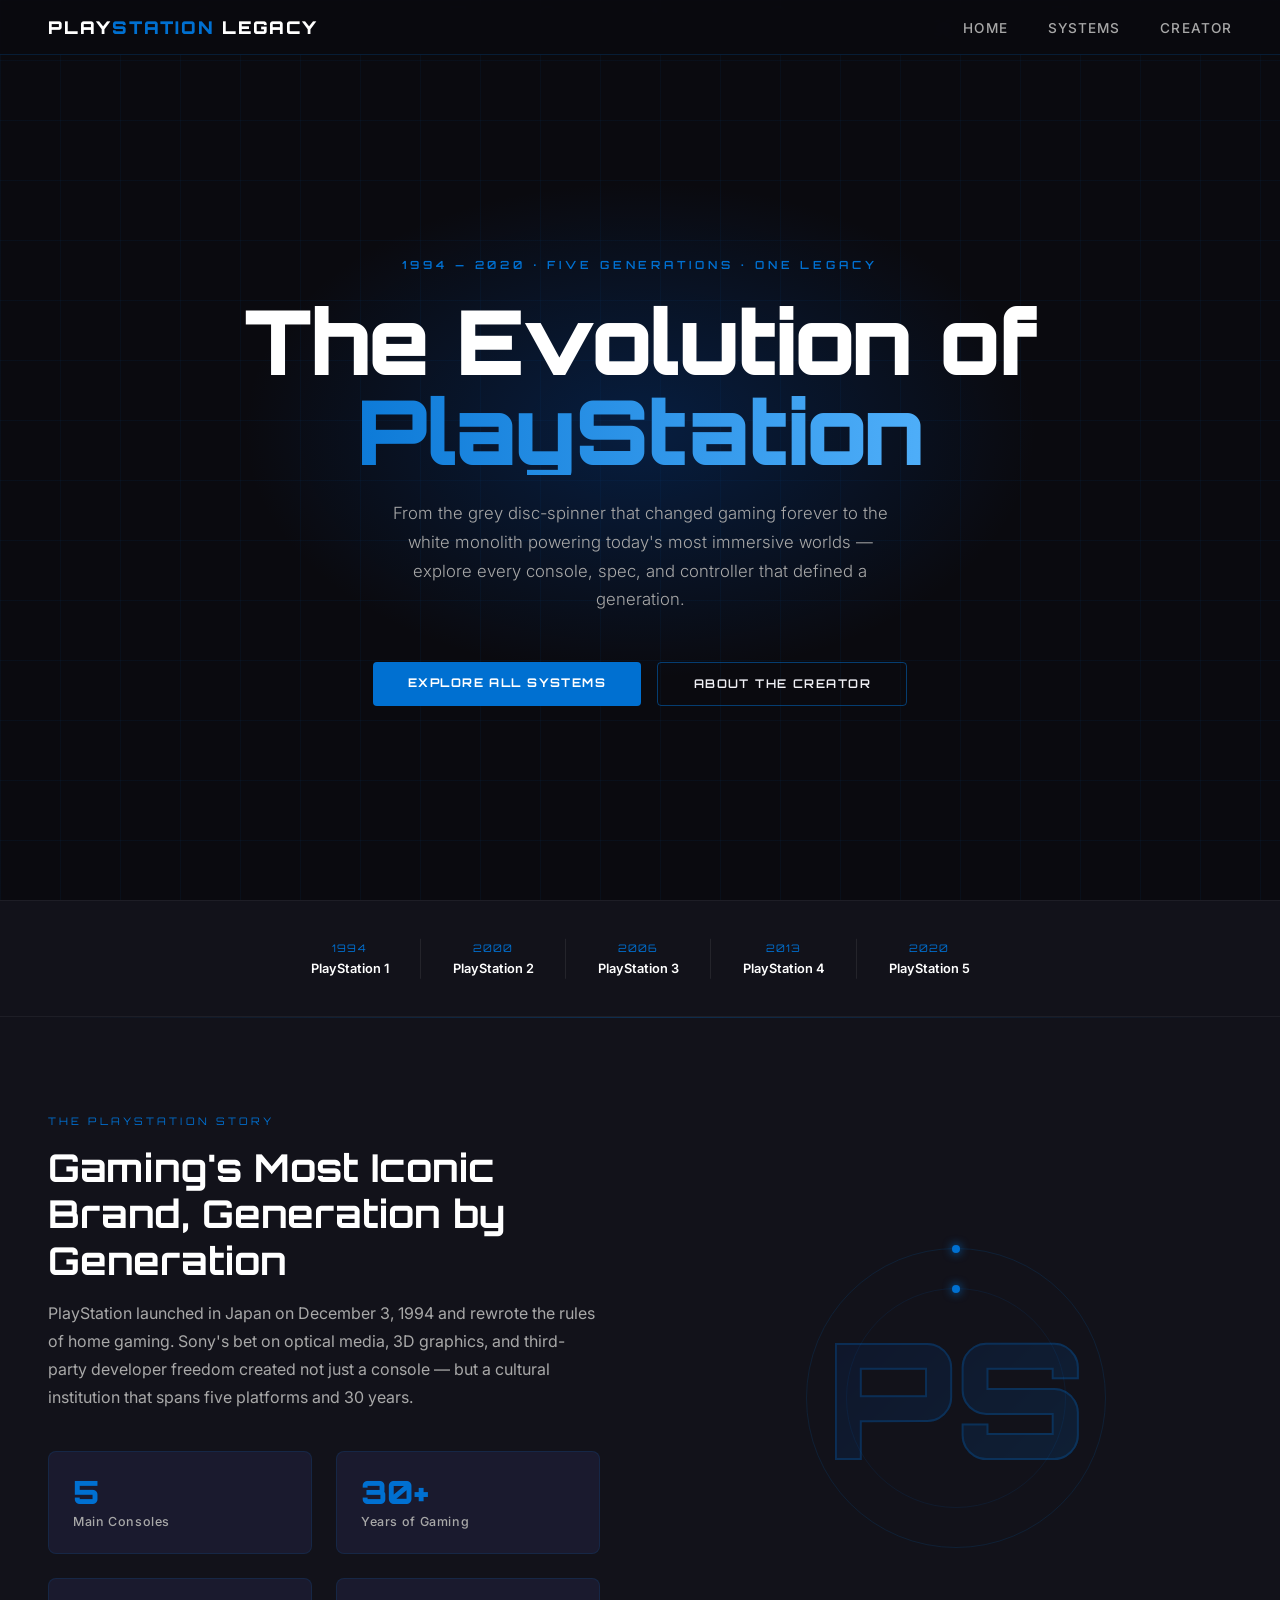
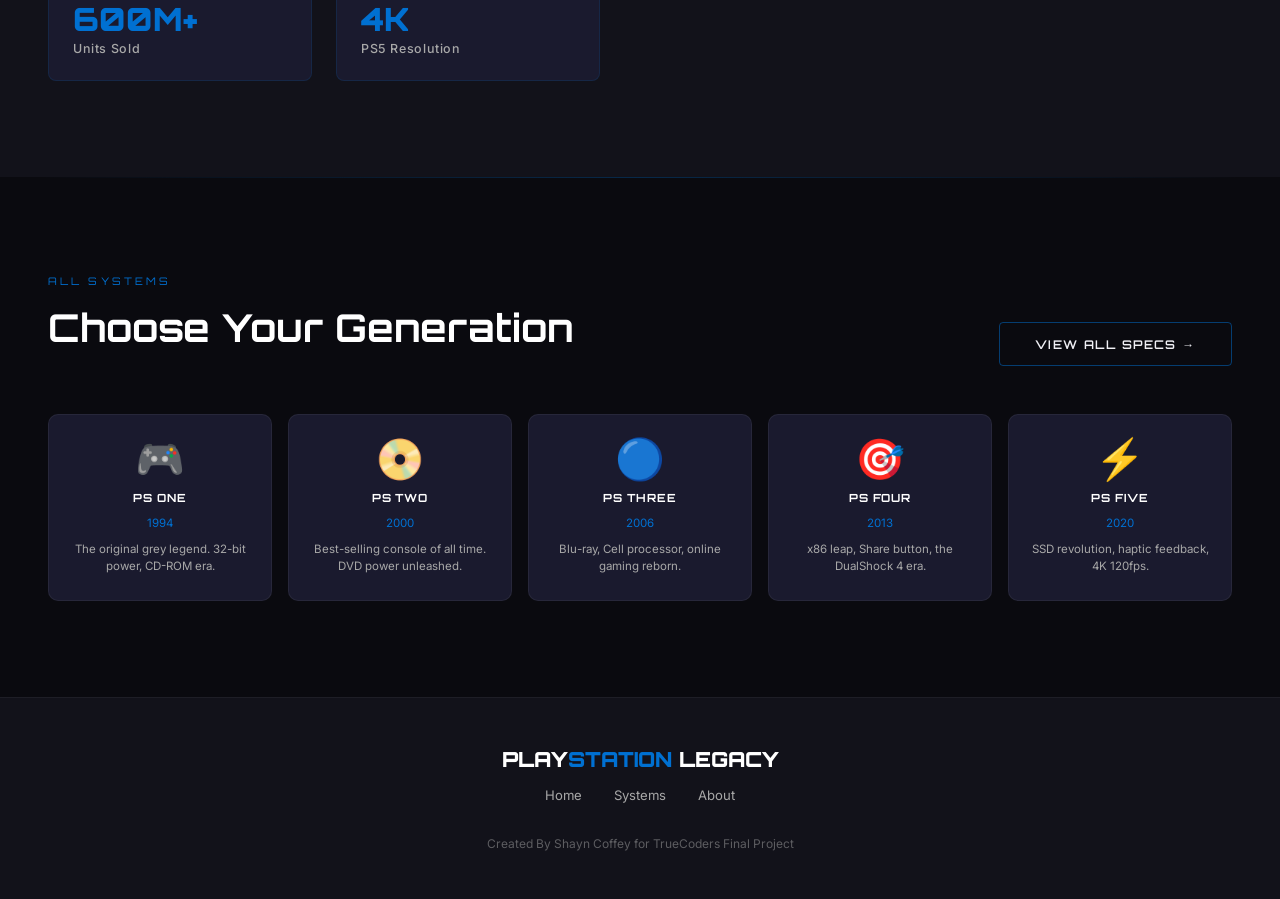
==== index.html @ ebba0662 "Add files via upload" ====
<!DOCTYPE html>
<html lang="en">
<head>
  <meta charset="UTF-8" />
  <meta name="viewport" content="width=device-width, initial-scale=1.0" />
  <title>PlayStation Legacy — A Console Chronicle</title>
  <link href="https://fonts.googleapis.com/css2?family=Orbitron:wght@400;600;700;900&family=Inter:wght@300;400;500;600&display=swap" rel="stylesheet" />
  <style>
    :root {
      --navy: #003087;
      --ps-blue: #00439C;
      --electric: #0070D1;
      --near-black: #0A0A0F;
      --mid-dark: #12121A;
      --surface: #1A1A2E;
      --grey: #A8A8A8;
      --off-white: #F0F0F5;
      --white: #FFFFFF;
      --ps1-grey: #C8C8CC;
      --accent-gold: #F0A500;
    }

    *, *::before, *::after { margin: 0; padding: 0; box-sizing: border-box; }

    html { scroll-behavior: smooth; }

    body {
      background: var(--near-black);
      color: var(--off-white);
      font-family: 'Inter', sans-serif;
      overflow-x: hidden;
    }

    /* ── NAV ─────────────────────────────────────── */
    nav {
      position: fixed;
      top: 0; left: 0; right: 0;
      z-index: 100;
      display: flex;
      align-items: center;
      justify-content: space-between;
      padding: 1rem 3rem;
      background: rgba(10,10,15,0.85);
      backdrop-filter: blur(12px);
      border-bottom: 1px solid rgba(0,112,209,0.2);
    }

    .nav-logo {
      font-family: 'Orbitron', sans-serif;
      font-weight: 900;
      font-size: 1.1rem;
      color: var(--white);
      letter-spacing: 0.1em;
      text-decoration: none;
    }

    .nav-logo span { color: var(--electric); }

    nav ul {
      list-style: none;
      display: flex;
      gap: 2.5rem;
    }

    nav ul a {
      text-decoration: none;
      color: var(--grey);
      font-size: 0.85rem;
      font-weight: 500;
      letter-spacing: 0.08em;
      text-transform: uppercase;
      transition: color 0.2s;
    }

    nav ul a:hover { color: var(--electric); }

    /* ── HERO ────────────────────────────────────── */
    .hero {
      min-height: 100vh;
      display: flex;
      flex-direction: column;
      align-items: center;
      justify-content: center;
      text-align: center;
      position: relative;
      padding: 8rem 2rem 4rem;
      overflow: hidden;
    }

    /* Animated background grid */
    .hero::before {
      content: '';
      position: absolute;
      inset: 0;
      background-image:
        linear-gradient(rgba(0,112,209,0.06) 1px, transparent 1px),
        linear-gradient(90deg, rgba(0,112,209,0.06) 1px, transparent 1px);
      background-size: 60px 60px;
      animation: gridDrift 20s linear infinite;
    }

    @keyframes gridDrift {
      from { background-position: 0 0; }
      to { background-position: 60px 60px; }
    }

    /* Radial glow */
    .hero::after {
      content: '';
      position: absolute;
      top: 20%;
      left: 50%;
      transform: translateX(-50%);
      width: 800px;
      height: 500px;
      background: radial-gradient(ellipse, rgba(0,67,156,0.35) 0%, transparent 70%);
      pointer-events: none;
    }

    /* Floating PS symbols */
    .ps-symbols {
      position: absolute;
      inset: 0;
      pointer-events: none;
      overflow: hidden;
    }

    .sym {
      position: absolute;
      font-size: 1.4rem;
      opacity: 0.08;
      font-weight: 700;
      color: var(--electric);
      animation: floatUp linear infinite;
    }

    .sym:nth-child(1)  { left:  5%; animation-duration: 14s; animation-delay:  0s; font-size: 2rem; }
    .sym:nth-child(2)  { left: 15%; animation-duration: 18s; animation-delay: -3s; }
    .sym:nth-child(3)  { left: 25%; animation-duration: 12s; animation-delay: -7s; font-size: 2.5rem; }
    .sym:nth-child(4)  { left: 35%; animation-duration: 20s; animation-delay: -1s; }
    .sym:nth-child(5)  { left: 50%; animation-duration: 16s; animation-delay: -9s; font-size: 1.8rem; }
    .sym:nth-child(6)  { left: 60%; animation-duration: 13s; animation-delay: -5s; }
    .sym:nth-child(7)  { left: 72%; animation-duration: 19s; animation-delay: -2s; font-size: 3rem; }
    .sym:nth-child(8)  { left: 82%; animation-duration: 11s; animation-delay: -8s; }
    .sym:nth-child(9)  { left: 90%; animation-duration: 15s; animation-delay: -4s; font-size: 2.2rem; }
    .sym:nth-child(10) { left: 42%; animation-duration: 17s; animation-delay: -6s; }

    @keyframes floatUp {
      from { transform: translateY(110vh) rotate(-10deg); opacity: 0; }
      10%  { opacity: 0.08; }
      90%  { opacity: 0.08; }
      to   { transform: translateY(-10vh) rotate(10deg); opacity: 0; }
    }

    .hero-eyebrow {
      position: relative;
      z-index: 2;
      font-family: 'Orbitron', sans-serif;
      font-size: 0.7rem;
      font-weight: 600;
      letter-spacing: 0.35em;
      text-transform: uppercase;
      color: var(--electric);
      margin-bottom: 1.5rem;
    }

    .hero h1 {
      position: relative;
      z-index: 2;
      font-family: 'Orbitron', sans-serif;
      font-weight: 900;
      font-size: clamp(2.8rem, 7vw, 6.5rem);
      line-height: 1.0;
      letter-spacing: -0.02em;
      margin-bottom: 1.5rem;
    }

    .hero h1 .line1 { color: var(--white); display: block; }
    .hero h1 .line2 {
      display: block;
      background: linear-gradient(90deg, var(--electric), #5BB8FF, var(--electric));
      background-size: 200% auto;
      background-clip: text;
      -webkit-background-clip: text;
      -webkit-text-fill-color: transparent;
      animation: shimmer 4s linear infinite;
    }

    @keyframes shimmer {
      from { background-position: 0% center; }
      to   { background-position: 200% center; }
    }

    .hero-sub {
      position: relative;
      z-index: 2;
      font-size: 1.05rem;
      color: var(--grey);
      max-width: 520px;
      line-height: 1.7;
      margin-bottom: 3rem;
      font-weight: 300;
    }

    .hero-ctas {
      position: relative;
      z-index: 2;
      display: flex;
      gap: 1rem;
      flex-wrap: wrap;
      justify-content: center;
    }

    .btn-primary {
      display: inline-block;
      padding: 0.85rem 2.2rem;
      background: var(--electric);
      color: var(--white);
      font-family: 'Orbitron', sans-serif;
      font-size: 0.75rem;
      font-weight: 700;
      letter-spacing: 0.12em;
      text-transform: uppercase;
      text-decoration: none;
      border-radius: 4px;
      transition: background 0.2s, transform 0.15s;
    }

    .btn-primary:hover { background: #0085F5; transform: translateY(-2px); }

    .btn-outline {
      display: inline-block;
      padding: 0.85rem 2.2rem;
      border: 1px solid rgba(0,112,209,0.5);
      color: var(--off-white);
      font-family: 'Orbitron', sans-serif;
      font-size: 0.75rem;
      font-weight: 600;
      letter-spacing: 0.12em;
      text-transform: uppercase;
      text-decoration: none;
      border-radius: 4px;
      transition: border-color 0.2s, color 0.2s, transform 0.15s;
    }

    .btn-outline:hover { border-color: var(--electric); color: var(--electric); transform: translateY(-2px); }

    /* ── GENERATION TIMELINE ─────────────────────── */
    .gen-strip {
      display: flex;
      justify-content: center;
      gap: 0;
      padding: 1.5rem 3rem;
      background: var(--mid-dark);
      border-top: 1px solid rgba(255,255,255,0.05);
      border-bottom: 1px solid rgba(255,255,255,0.05);
      overflow-x: auto;
    }

    .gen-item {
      display: flex;
      flex-direction: column;
      align-items: center;
      padding: 1rem 2rem;
      gap: 0.4rem;
      position: relative;
      cursor: default;
    }

    .gen-item:not(:last-child)::after {
      content: '';
      position: absolute;
      right: 0; top: 50%;
      transform: translateY(-50%);
      width: 1px; height: 60%;
      background: rgba(255,255,255,0.08);
    }

    .gen-year {
      font-family: 'Orbitron', sans-serif;
      font-size: 0.65rem;
      color: var(--electric);
      letter-spacing: 0.1em;
    }

    .gen-name {
      font-size: 0.8rem;
      font-weight: 600;
      color: var(--white);
      white-space: nowrap;
    }

    /* ── SECTION SHARED ──────────────────────────── */
    section { padding: 6rem 3rem; }

    .section-label {
      font-family: 'Orbitron', sans-serif;
      font-size: 0.65rem;
      letter-spacing: 0.3em;
      text-transform: uppercase;
      color: var(--electric);
      margin-bottom: 1rem;
    }

    .section-title {
      font-family: 'Orbitron', sans-serif;
      font-size: clamp(1.6rem, 3vw, 2.5rem);
      font-weight: 700;
      color: var(--white);
      margin-bottom: 1rem;
      line-height: 1.2;
    }

    .section-intro {
      color: var(--grey);
      font-size: 1rem;
      line-height: 1.75;
      max-width: 640px;
    }

    /* ── ABOUT SECTION (Landing Teaser) ─────────── */
    .about-teaser {
      display: grid;
      grid-template-columns: 1fr 1fr;
      gap: 5rem;
      align-items: center;
      max-width: 1200px;
      margin: 0 auto;
    }

    .about-stats {
      display: grid;
      grid-template-columns: 1fr 1fr;
      gap: 1.5rem;
      margin-top: 2.5rem;
    }

    .stat-card {
      background: var(--surface);
      border: 1px solid rgba(0,112,209,0.15);
      border-radius: 8px;
      padding: 1.5rem;
    }

    .stat-number {
      font-family: 'Orbitron', sans-serif;
      font-size: 2rem;
      font-weight: 900;
      color: var(--electric);
      line-height: 1;
      margin-bottom: 0.4rem;
    }

    .stat-label {
      font-size: 0.78rem;
      color: var(--grey);
      font-weight: 500;
      letter-spacing: 0.05em;
    }

    .about-visual {
      position: relative;
      display: flex;
      align-items: center;
      justify-content: center;
    }

    .ps-logo-giant {
      font-family: 'Orbitron', sans-serif;
      font-size: 10rem;
      font-weight: 900;
      color: transparent;
      -webkit-text-stroke: 2px rgba(0,112,209,0.25);
      line-height: 1;
      user-select: none;
      position: relative;
    }

    .ps-logo-giant::after {
      content: 'PS';
      position: absolute;
      inset: 0;
      font-family: 'Orbitron', sans-serif;
      font-size: 10rem;
      font-weight: 900;
      background: linear-gradient(135deg, var(--navy), var(--electric));
      background-clip: text;
      -webkit-background-clip: text;
      -webkit-text-fill-color: transparent;
      opacity: 0.15;
    }

    .orbit-ring {
      position: absolute;
      width: 300px;
      height: 300px;
      border-radius: 50%;
      border: 1px solid rgba(0,112,209,0.15);
      animation: spin 25s linear infinite;
    }

    .orbit-ring::before {
      content: '';
      position: absolute;
      top: -4px; left: 50%;
      width: 8px; height: 8px;
      background: var(--electric);
      border-radius: 50%;
      transform: translateX(-50%);
      box-shadow: 0 0 10px var(--electric);
    }

    .orbit-ring-2 {
      width: 220px;
      height: 220px;
      animation: spin 18s linear infinite reverse;
      border-color: rgba(0,112,209,0.1);
    }

    @keyframes spin { to { transform: rotate(360deg); } }

    /* ── CONSOLE PREVIEW CARDS ───────────────────── */
    .consoles-preview {
      max-width: 1200px;
      margin: 0 auto;
    }

    .consoles-header {
      display: flex;
      justify-content: space-between;
      align-items: flex-end;
      margin-bottom: 3rem;
    }

    .console-grid {
      display: grid;
      grid-template-columns: repeat(5, 1fr);
      gap: 1rem;
    }

    .console-preview-card {
      background: var(--surface);
      border: 1px solid rgba(255,255,255,0.06);
      border-radius: 10px;
      padding: 1.5rem 1rem;
      text-align: center;
      text-decoration: none;
      transition: border-color 0.2s, transform 0.2s, background 0.2s;
      display: flex;
      flex-direction: column;
      align-items: center;
      gap: 0.7rem;
    }

    .console-preview-card:hover {
      border-color: var(--electric);
      transform: translateY(-6px);
      background: rgba(0,112,209,0.07);
    }

    .console-icon {
      font-size: 2.5rem;
      line-height: 1;
    }

    .console-preview-name {
      font-family: 'Orbitron', sans-serif;
      font-size: 0.7rem;
      font-weight: 700;
      color: var(--white);
      letter-spacing: 0.08em;
    }

    .console-preview-year {
      font-size: 0.72rem;
      color: var(--electric);
    }

    .console-preview-desc {
      font-size: 0.72rem;
      color: var(--grey);
      line-height: 1.5;
    }

    /* ── FOOTER ──────────────────────────────────── */
    footer {
      background: var(--mid-dark);
      border-top: 1px solid rgba(255,255,255,0.05);
      padding: 3rem;
      text-align: center;
    }

    .footer-logo {
      font-family: 'Orbitron', sans-serif;
      font-size: 1.3rem;
      font-weight: 900;
      color: var(--white);
      margin-bottom: 0.75rem;
    }

    .footer-logo span { color: var(--electric); }

    .footer-nav {
      display: flex;
      justify-content: center;
      gap: 2rem;
      list-style: none;
      margin-bottom: 2rem;
    }

    .footer-nav a {
      color: var(--grey);
      text-decoration: none;
      font-size: 0.82rem;
      transition: color 0.2s;
    }

    .footer-nav a:hover { color: var(--electric); }

    .footer-copy {
      font-size: 0.75rem;
      color: rgba(168,168,168,0.5);
    }

    .divider {
      max-width: 1200px;
      margin: 0 auto;
      height: 1px;
      background: linear-gradient(90deg, transparent, rgba(0,112,209,0.3), transparent);
    }
  </style>
</head>
<body>

  <nav>
    <a href="index.html" class="nav-logo">PLAY<span>STATION</span> LEGACY</a>
    <ul>
      <li><a href="index.html">Home</a></li>
      <li><a href="systems.html">Systems</a></li>
      <li><a href="about.html">Creator</a></li>
    </ul>
  </nav>

  <!-- ── HERO ── -->
  <section class="hero">
    <div class="ps-symbols" aria-hidden="true">
      <span class="sym">△</span>
      <span class="sym">○</span>
      <span class="sym">✕</span>
      <span class="sym">□</span>
      <span class="sym">△</span>
      <span class="sym">○</span>
      <span class="sym">✕</span>
      <span class="sym">□</span>
      <span class="sym">△</span>
      <span class="sym">○</span>
    </div>

    <p class="hero-eyebrow">1994 — 2020 · Five Generations · One Legacy</p>
    <h1>
      <span class="line1">The Evolution of</span>
      <span class="line2">PlayStation</span>
    </h1>
    <p class="hero-sub">
      From the grey disc-spinner that changed gaming forever to the white monolith powering today's most immersive worlds — explore every console, spec, and controller that defined a generation.
    </p>
    <div class="hero-ctas">
      <a href="systems.html" class="btn-primary">Explore All Systems</a>
      <a href="about.html" class="btn-outline">About the Creator</a>
    </div>
  </section>

  <!-- ── GENERATION STRIP ── -->
  <div class="gen-strip">
    <div class="gen-item">
      <span class="gen-year">1994</span>
      <span class="gen-name">PlayStation 1</span>
    </div>
    <div class="gen-item">
      <span class="gen-year">2000</span>
      <span class="gen-name">PlayStation 2</span>
    </div>
    <div class="gen-item">
      <span class="gen-year">2006</span>
      <span class="gen-name">PlayStation 3</span>
    </div>
    <div class="gen-item">
      <span class="gen-year">2013</span>
      <span class="gen-name">PlayStation 4</span>
    </div>
    <div class="gen-item">
      <span class="gen-year">2020</span>
      <span class="gen-name">PlayStation 5</span>
    </div>
  </div>

  <div style="background: var(--mid-dark);">
    <div class="divider"></div>
  </div>

  <!-- ── ABOUT TEASER ── -->
  <section style="background: var(--mid-dark);">
    <div class="about-teaser">
      <div>
        <p class="section-label">The PlayStation Story</p>
        <h2 class="section-title">Gaming's Most Iconic Brand, Generation by Generation</h2>
        <p class="section-intro">
          PlayStation launched in Japan on December 3, 1994 and rewrote the rules of home gaming.
          Sony's bet on optical media, 3D graphics, and third-party developer freedom created not just
          a console — but a cultural institution that spans five platforms and 30 years.
        </p>
        <div class="about-stats">
          <div class="stat-card">
            <div class="stat-number">5</div>
            <div class="stat-label">Main Consoles</div>
          </div>
          <div class="stat-card">
            <div class="stat-number">30+</div>
            <div class="stat-label">Years of Gaming</div>
          </div>
          <div class="stat-card">
            <div class="stat-number">600M+</div>
            <div class="stat-label">Units Sold</div>
          </div>
          <div class="stat-card">
            <div class="stat-number">4K</div>
            <div class="stat-label">PS5 Resolution</div>
          </div>
        </div>
      </div>
      <div class="about-visual">
        <div class="orbit-ring"></div>
        <div class="orbit-ring orbit-ring-2"></div>
        <div class="ps-logo-giant">PS</div>
      </div>
    </div>
  </section>

  <div style="background: var(--near-black);">
    <div class="divider"></div>
  </div>

  <!-- ── CONSOLE PREVIEW ── -->
  <section style="background: var(--near-black);">
    <div class="consoles-preview">
      <div class="consoles-header">
        <div>
          <p class="section-label">All Systems</p>
          <h2 class="section-title">Choose Your Generation</h2>
        </div>
        <a href="systems.html" class="btn-outline" style="white-space: nowrap;">View All Specs →</a>
      </div>

      <div class="console-grid">
        <a href="systems.html#ps1" class="console-preview-card">
          <div class="console-icon">🎮</div>
          <div class="console-preview-name">PS ONE</div>
          <div class="console-preview-year">1994</div>
          <div class="console-preview-desc">The original grey legend. 32-bit power, CD-ROM era.</div>
        </a>
        <a href="systems.html#ps2" class="console-preview-card">
          <div class="console-icon">📀</div>
          <div class="console-preview-name">PS TWO</div>
          <div class="console-preview-year">2000</div>
          <div class="console-preview-desc">Best-selling console of all time. DVD power unleashed.</div>
        </a>
        <a href="systems.html#ps3" class="console-preview-card">
          <div class="console-icon">🔵</div>
          <div class="console-preview-name">PS THREE</div>
          <div class="console-preview-year">2006</div>
          <div class="console-preview-desc">Blu-ray, Cell processor, online gaming reborn.</div>
        </a>
        <a href="systems.html#ps4" class="console-preview-card">
          <div class="console-icon">🎯</div>
          <div class="console-preview-name">PS FOUR</div>
          <div class="console-preview-year">2013</div>
          <div class="console-preview-desc">x86 leap, Share button, the DualShock 4 era.</div>
        </a>
        <a href="systems.html#ps5" class="console-preview-card">
          <div class="console-icon">⚡</div>
          <div class="console-preview-name">PS FIVE</div>
          <div class="console-preview-year">2020</div>
          <div class="console-preview-desc">SSD revolution, haptic feedback, 4K 120fps.</div>
        </a>
      </div>
    </div>
  </section>

  <!-- ── FOOTER ── -->
  <footer>
    <div class="footer-logo">PLAY<span>STATION</span> LEGACY</div>
    <ul class="footer-nav">
      <li><a href="index.html">Home</a></li>
      <li><a href="systems.html">Systems</a></li>
      <li><a href="about.html">About</a></li>
    </ul>
    <p class="footer-copy">Created By Shayn Coffey for TrueCoders Final Project</p>
  </footer>

</body>
</html>
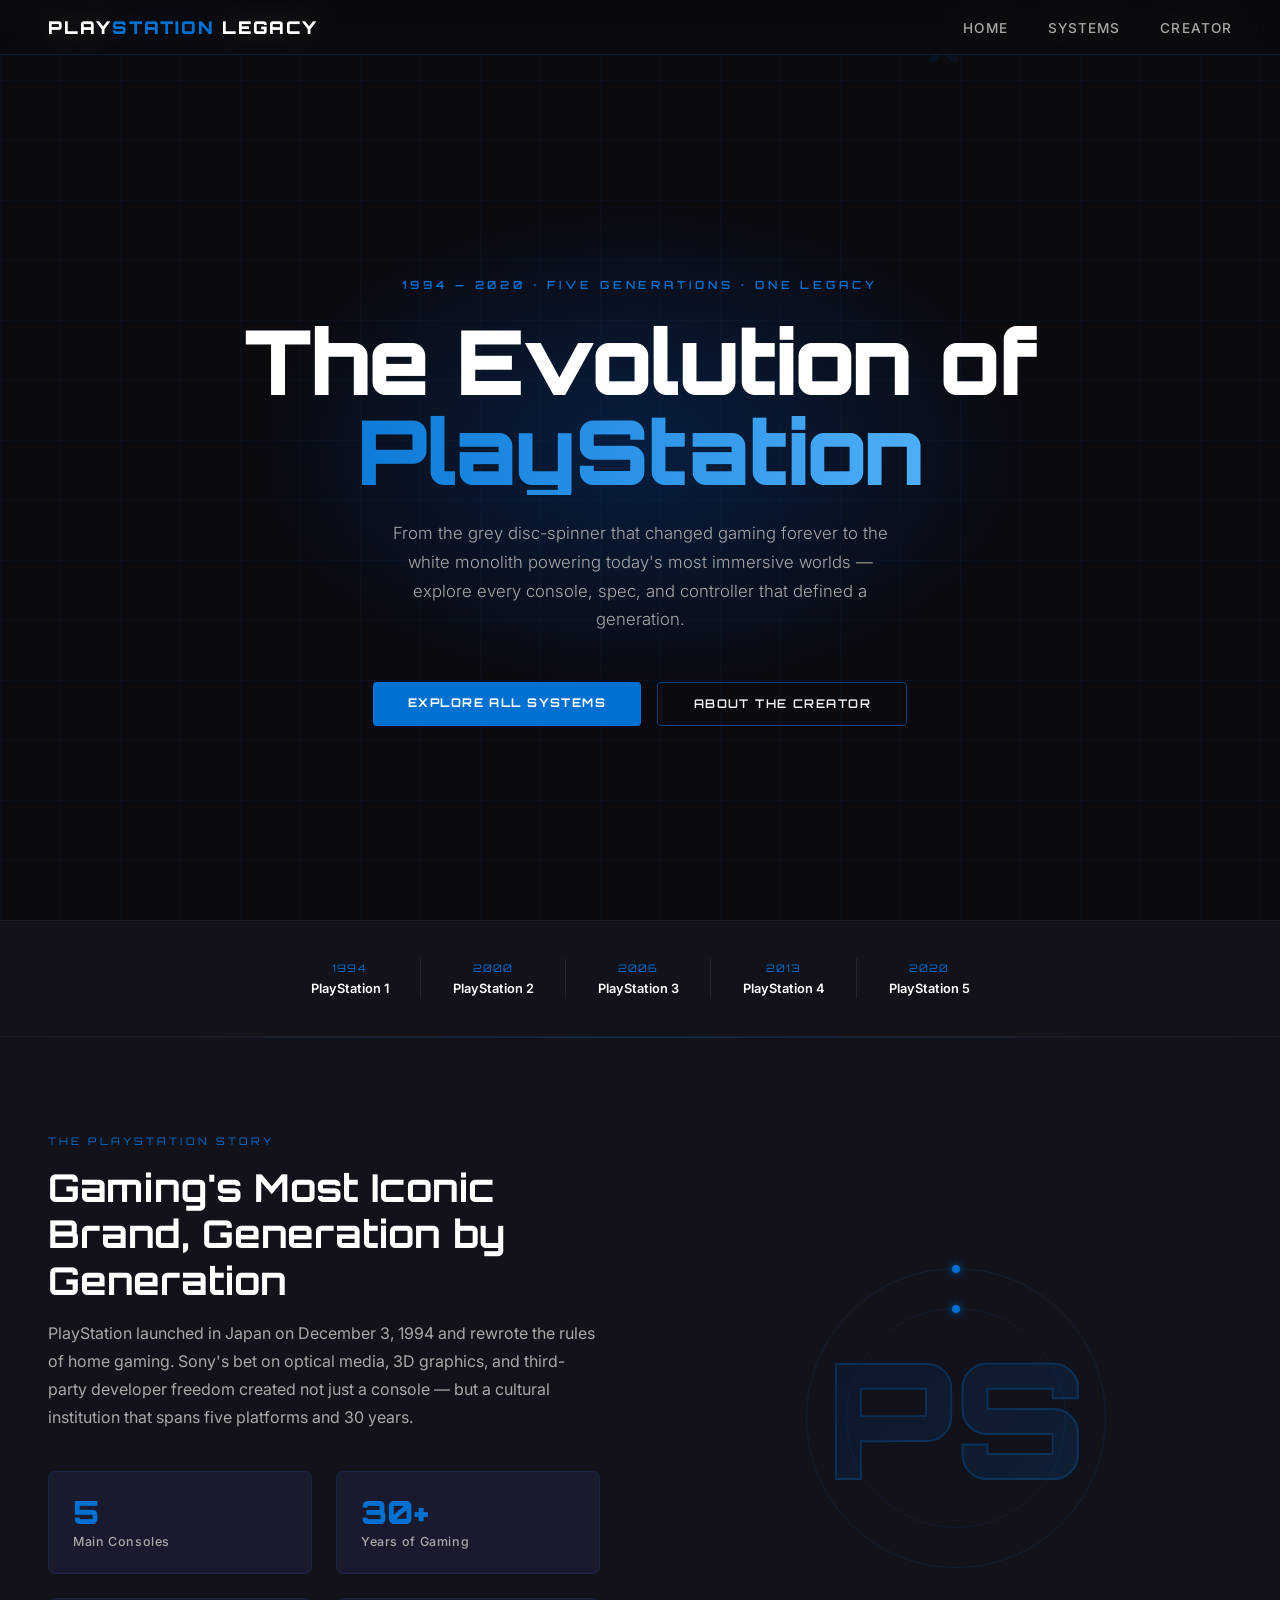
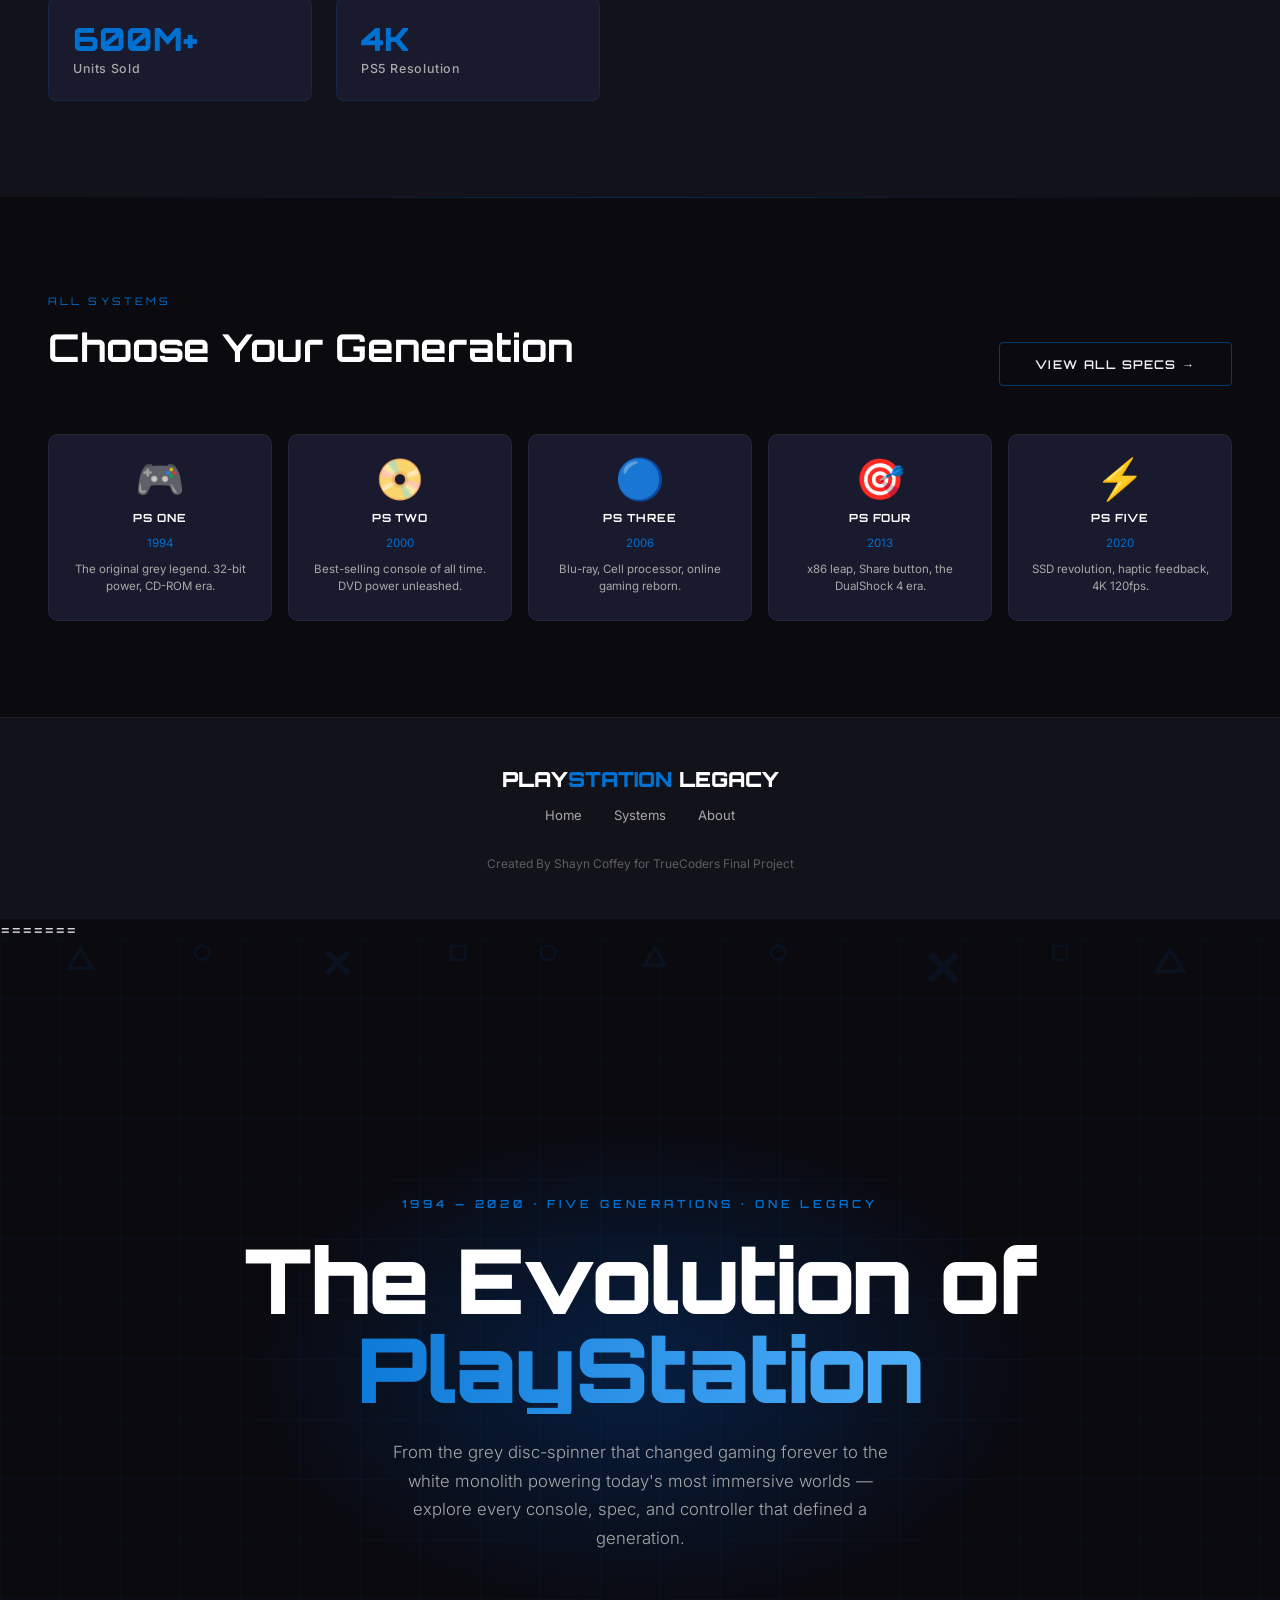
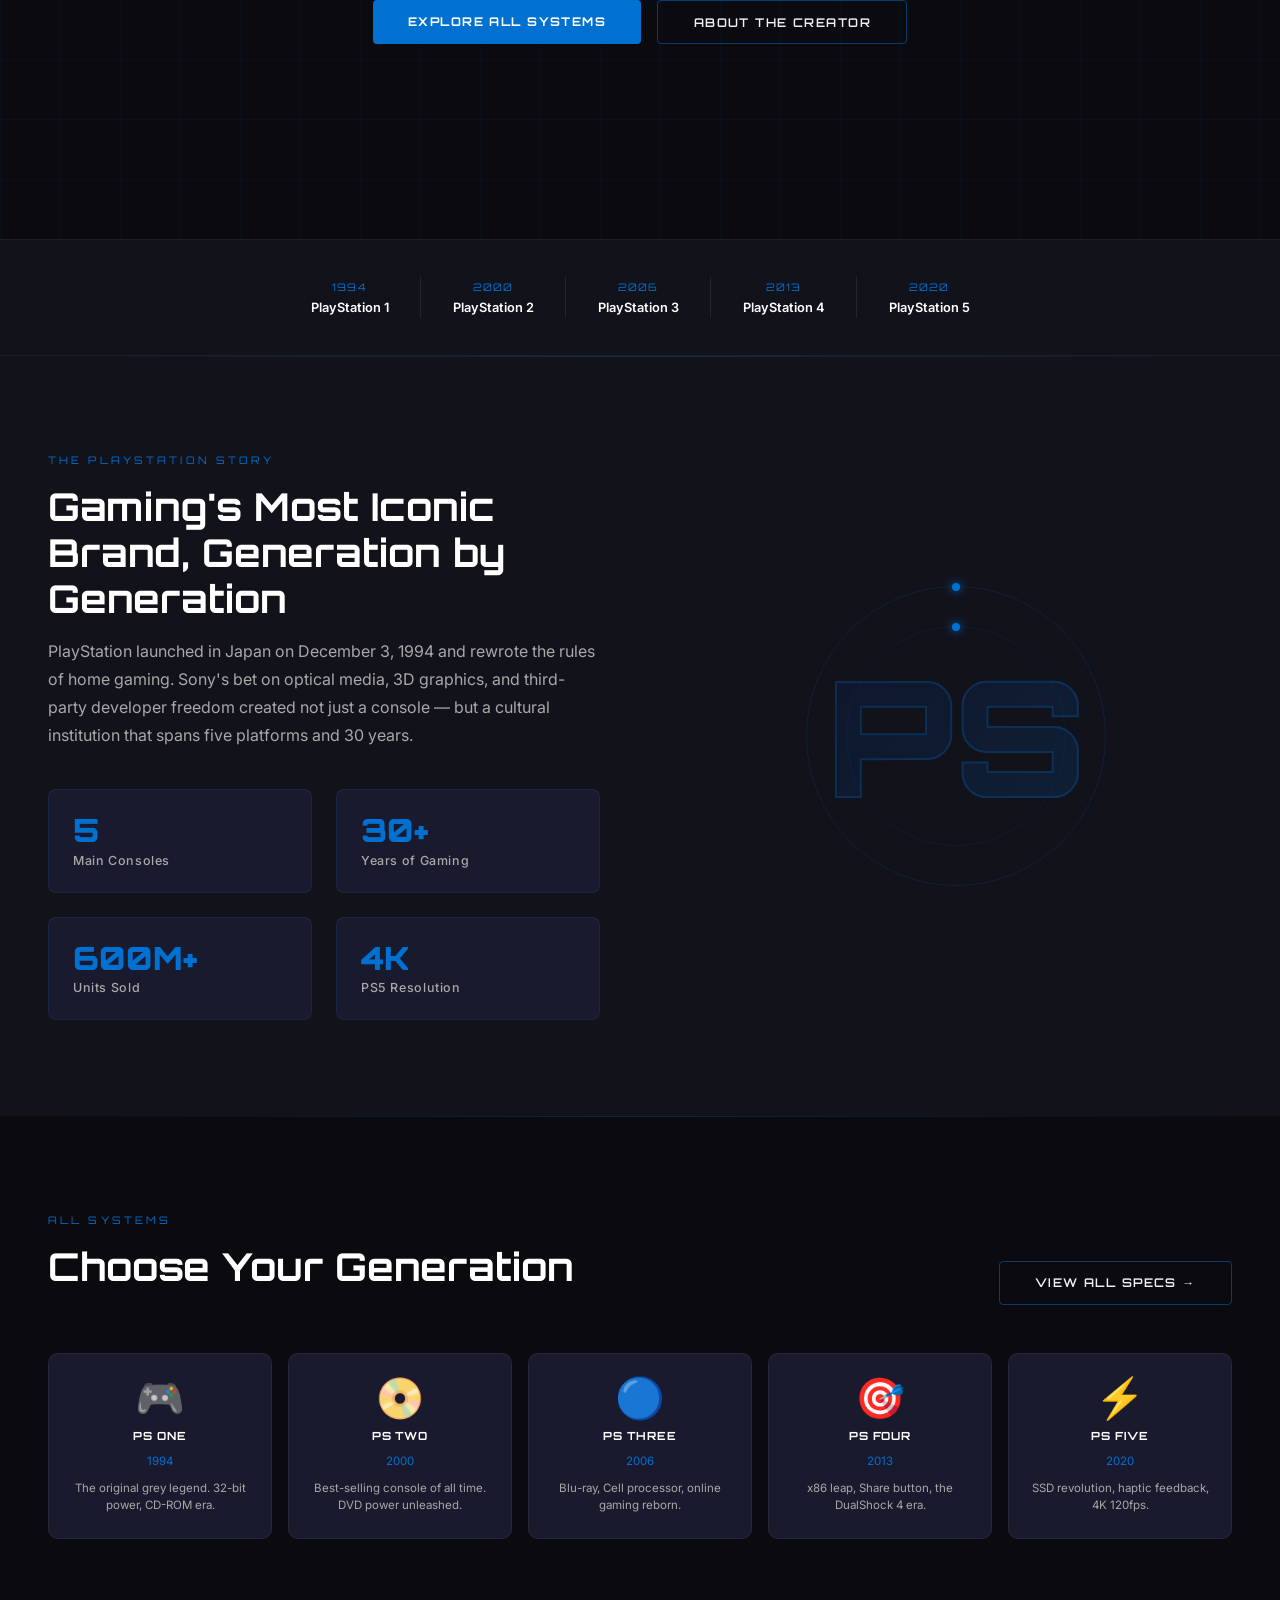
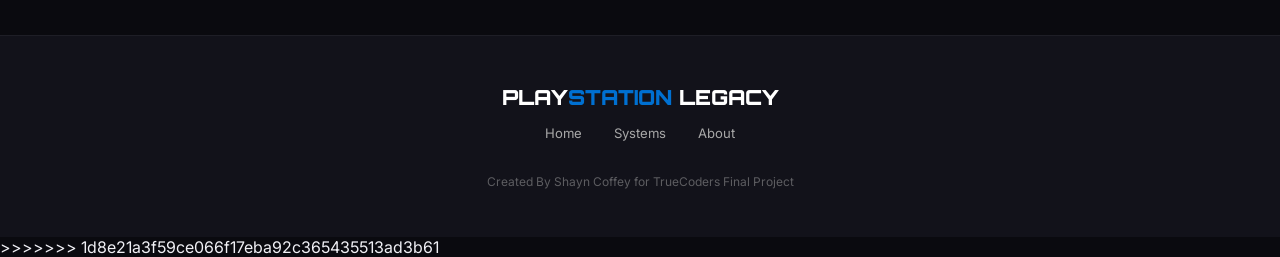
==== commit e34a267b: "final project" ====
--- a/index.html
+++ b/index.html
@@ -1,701 +1,1404 @@
-<!DOCTYPE html>
-<html lang="en">
-<head>
-  <meta charset="UTF-8" />
-  <meta name="viewport" content="width=device-width, initial-scale=1.0" />
-  <title>PlayStation Legacy — A Console Chronicle</title>
-  <link href="https://fonts.googleapis.com/css2?family=Orbitron:wght@400;600;700;900&family=Inter:wght@300;400;500;600&display=swap" rel="stylesheet" />
-  <style>
-    :root {
-      --navy: #003087;
-      --ps-blue: #00439C;
-      --electric: #0070D1;
-      --near-black: #0A0A0F;
-      --mid-dark: #12121A;
-      --surface: #1A1A2E;
-      --grey: #A8A8A8;
-      --off-white: #F0F0F5;
-      --white: #FFFFFF;
-      --ps1-grey: #C8C8CC;
-      --accent-gold: #F0A500;
-    }
-
-    *, *::before, *::after { margin: 0; padding: 0; box-sizing: border-box; }
-
-    html { scroll-behavior: smooth; }
-
-    body {
-      background: var(--near-black);
-      color: var(--off-white);
-      font-family: 'Inter', sans-serif;
-      overflow-x: hidden;
-    }
-
-    /* ── NAV ─────────────────────────────────────── */
-    nav {
-      position: fixed;
-      top: 0; left: 0; right: 0;
-      z-index: 100;
-      display: flex;
-      align-items: center;
-      justify-content: space-between;
-      padding: 1rem 3rem;
-      background: rgba(10,10,15,0.85);
-      backdrop-filter: blur(12px);
-      border-bottom: 1px solid rgba(0,112,209,0.2);
-    }
-
-    .nav-logo {
-      font-family: 'Orbitron', sans-serif;
-      font-weight: 900;
-      font-size: 1.1rem;
-      color: var(--white);
-      letter-spacing: 0.1em;
-      text-decoration: none;
-    }
-
-    .nav-logo span { color: var(--electric); }
-
-    nav ul {
-      list-style: none;
-      display: flex;
-      gap: 2.5rem;
-    }
-
-    nav ul a {
-      text-decoration: none;
-      color: var(--grey);
-      font-size: 0.85rem;
-      font-weight: 500;
-      letter-spacing: 0.08em;
-      text-transform: uppercase;
-      transition: color 0.2s;
-    }
-
-    nav ul a:hover { color: var(--electric); }
-
-    /* ── HERO ────────────────────────────────────── */
-    .hero {
-      min-height: 100vh;
-      display: flex;
-      flex-direction: column;
-      align-items: center;
-      justify-content: center;
-      text-align: center;
-      position: relative;
-      padding: 8rem 2rem 4rem;
-      overflow: hidden;
-    }
-
-    /* Animated background grid */
-    .hero::before {
-      content: '';
-      position: absolute;
-      inset: 0;
-      background-image:
-        linear-gradient(rgba(0,112,209,0.06) 1px, transparent 1px),
-        linear-gradient(90deg, rgba(0,112,209,0.06) 1px, transparent 1px);
-      background-size: 60px 60px;
-      animation: gridDrift 20s linear infinite;
-    }
-
-    @keyframes gridDrift {
-      from { background-position: 0 0; }
-      to { background-position: 60px 60px; }
-    }
-
-    /* Radial glow */
-    .hero::after {
-      content: '';
-      position: absolute;
-      top: 20%;
-      left: 50%;
-      transform: translateX(-50%);
-      width: 800px;
-      height: 500px;
-      background: radial-gradient(ellipse, rgba(0,67,156,0.35) 0%, transparent 70%);
-      pointer-events: none;
-    }
-
-    /* Floating PS symbols */
-    .ps-symbols {
-      position: absolute;
-      inset: 0;
-      pointer-events: none;
-      overflow: hidden;
-    }
-
-    .sym {
-      position: absolute;
-      font-size: 1.4rem;
-      opacity: 0.08;
-      font-weight: 700;
-      color: var(--electric);
-      animation: floatUp linear infinite;
-    }
-
-    .sym:nth-child(1)  { left:  5%; animation-duration: 14s; animation-delay:  0s; font-size: 2rem; }
-    .sym:nth-child(2)  { left: 15%; animation-duration: 18s; animation-delay: -3s; }
-    .sym:nth-child(3)  { left: 25%; animation-duration: 12s; animation-delay: -7s; font-size: 2.5rem; }
-    .sym:nth-child(4)  { left: 35%; animation-duration: 20s; animation-delay: -1s; }
-    .sym:nth-child(5)  { left: 50%; animation-duration: 16s; animation-delay: -9s; font-size: 1.8rem; }
-    .sym:nth-child(6)  { left: 60%; animation-duration: 13s; animation-delay: -5s; }
-    .sym:nth-child(7)  { left: 72%; animation-duration: 19s; animation-delay: -2s; font-size: 3rem; }
-    .sym:nth-child(8)  { left: 82%; animation-duration: 11s; animation-delay: -8s; }
-    .sym:nth-child(9)  { left: 90%; animation-duration: 15s; animation-delay: -4s; font-size: 2.2rem; }
-    .sym:nth-child(10) { left: 42%; animation-duration: 17s; animation-delay: -6s; }
-
-    @keyframes floatUp {
-      from { transform: translateY(110vh) rotate(-10deg); opacity: 0; }
-      10%  { opacity: 0.08; }
-      90%  { opacity: 0.08; }
-      to   { transform: translateY(-10vh) rotate(10deg); opacity: 0; }
-    }
-
-    .hero-eyebrow {
-      position: relative;
-      z-index: 2;
-      font-family: 'Orbitron', sans-serif;
-      font-size: 0.7rem;
-      font-weight: 600;
-      letter-spacing: 0.35em;
-      text-transform: uppercase;
-      color: var(--electric);
-      margin-bottom: 1.5rem;
-    }
-
-    .hero h1 {
-      position: relative;
-      z-index: 2;
-      font-family: 'Orbitron', sans-serif;
-      font-weight: 900;
-      font-size: clamp(2.8rem, 7vw, 6.5rem);
-      line-height: 1.0;
-      letter-spacing: -0.02em;
-      margin-bottom: 1.5rem;
-    }
-
-    .hero h1 .line1 { color: var(--white); display: block; }
-    .hero h1 .line2 {
-      display: block;
-      background: linear-gradient(90deg, var(--electric), #5BB8FF, var(--electric));
-      background-size: 200% auto;
-      background-clip: text;
-      -webkit-background-clip: text;
-      -webkit-text-fill-color: transparent;
-      animation: shimmer 4s linear infinite;
-    }
-
-    @keyframes shimmer {
-      from { background-position: 0% center; }
-      to   { background-position: 200% center; }
-    }
-
-    .hero-sub {
-      position: relative;
-      z-index: 2;
-      font-size: 1.05rem;
-      color: var(--grey);
-      max-width: 520px;
-      line-height: 1.7;
-      margin-bottom: 3rem;
-      font-weight: 300;
-    }
-
-    .hero-ctas {
-      position: relative;
-      z-index: 2;
-      display: flex;
-      gap: 1rem;
-      flex-wrap: wrap;
-      justify-content: center;
-    }
-
-    .btn-primary {
-      display: inline-block;
-      padding: 0.85rem 2.2rem;
-      background: var(--electric);
-      color: var(--white);
-      font-family: 'Orbitron', sans-serif;
-      font-size: 0.75rem;
-      font-weight: 700;
-      letter-spacing: 0.12em;
-      text-transform: uppercase;
-      text-decoration: none;
-      border-radius: 4px;
-      transition: background 0.2s, transform 0.15s;
-    }
-
-    .btn-primary:hover { background: #0085F5; transform: translateY(-2px); }
-
-    .btn-outline {
-      display: inline-block;
-      padding: 0.85rem 2.2rem;
-      border: 1px solid rgba(0,112,209,0.5);
-      color: var(--off-white);
-      font-family: 'Orbitron', sans-serif;
-      font-size: 0.75rem;
-      font-weight: 600;
-      letter-spacing: 0.12em;
-      text-transform: uppercase;
-      text-decoration: none;
-      border-radius: 4px;
-      transition: border-color 0.2s, color 0.2s, transform 0.15s;
-    }
-
-    .btn-outline:hover { border-color: var(--electric); color: var(--electric); transform: translateY(-2px); }
-
-    /* ── GENERATION TIMELINE ─────────────────────── */
-    .gen-strip {
-      display: flex;
-      justify-content: center;
-      gap: 0;
-      padding: 1.5rem 3rem;
-      background: var(--mid-dark);
-      border-top: 1px solid rgba(255,255,255,0.05);
-      border-bottom: 1px solid rgba(255,255,255,0.05);
-      overflow-x: auto;
-    }
-
-    .gen-item {
-      display: flex;
-      flex-direction: column;
-      align-items: center;
-      padding: 1rem 2rem;
-      gap: 0.4rem;
-      position: relative;
-      cursor: default;
-    }
-
-    .gen-item:not(:last-child)::after {
-      content: '';
-      position: absolute;
-      right: 0; top: 50%;
-      transform: translateY(-50%);
-      width: 1px; height: 60%;
-      background: rgba(255,255,255,0.08);
-    }
-
-    .gen-year {
-      font-family: 'Orbitron', sans-serif;
-      font-size: 0.65rem;
-      color: var(--electric);
-      letter-spacing: 0.1em;
-    }
-
-    .gen-name {
-      font-size: 0.8rem;
-      font-weight: 600;
-      color: var(--white);
-      white-space: nowrap;
-    }
-
-    /* ── SECTION SHARED ──────────────────────────── */
-    section { padding: 6rem 3rem; }
-
-    .section-label {
-      font-family: 'Orbitron', sans-serif;
-      font-size: 0.65rem;
-      letter-spacing: 0.3em;
-      text-transform: uppercase;
-      color: var(--electric);
-      margin-bottom: 1rem;
-    }
-
-    .section-title {
-      font-family: 'Orbitron', sans-serif;
-      font-size: clamp(1.6rem, 3vw, 2.5rem);
-      font-weight: 700;
-      color: var(--white);
-      margin-bottom: 1rem;
-      line-height: 1.2;
-    }
-
-    .section-intro {
-      color: var(--grey);
-      font-size: 1rem;
-      line-height: 1.75;
-      max-width: 640px;
-    }
-
-    /* ── ABOUT SECTION (Landing Teaser) ─────────── */
-    .about-teaser {
-      display: grid;
-      grid-template-columns: 1fr 1fr;
-      gap: 5rem;
-      align-items: center;
-      max-width: 1200px;
-      margin: 0 auto;
-    }
-
-    .about-stats {
-      display: grid;
-      grid-template-columns: 1fr 1fr;
-      gap: 1.5rem;
-      margin-top: 2.5rem;
-    }
-
-    .stat-card {
-      background: var(--surface);
-      border: 1px solid rgba(0,112,209,0.15);
-      border-radius: 8px;
-      padding: 1.5rem;
-    }
-
-    .stat-number {
-      font-family: 'Orbitron', sans-serif;
-      font-size: 2rem;
-      font-weight: 900;
-      color: var(--electric);
-      line-height: 1;
-      margin-bottom: 0.4rem;
-    }
-
-    .stat-label {
-      font-size: 0.78rem;
-      color: var(--grey);
-      font-weight: 500;
-      letter-spacing: 0.05em;
-    }
-
-    .about-visual {
-      position: relative;
-      display: flex;
-      align-items: center;
-      justify-content: center;
-    }
-
-    .ps-logo-giant {
-      font-family: 'Orbitron', sans-serif;
-      font-size: 10rem;
-      font-weight: 900;
-      color: transparent;
-      -webkit-text-stroke: 2px rgba(0,112,209,0.25);
-      line-height: 1;
-      user-select: none;
-      position: relative;
-    }
-
-    .ps-logo-giant::after {
-      content: 'PS';
-      position: absolute;
-      inset: 0;
-      font-family: 'Orbitron', sans-serif;
-      font-size: 10rem;
-      font-weight: 900;
-      background: linear-gradient(135deg, var(--navy), var(--electric));
-      background-clip: text;
-      -webkit-background-clip: text;
-      -webkit-text-fill-color: transparent;
-      opacity: 0.15;
-    }
-
-    .orbit-ring {
-      position: absolute;
-      width: 300px;
-      height: 300px;
-      border-radius: 50%;
-      border: 1px solid rgba(0,112,209,0.15);
-      animation: spin 25s linear infinite;
-    }
-
-    .orbit-ring::before {
-      content: '';
-      position: absolute;
-      top: -4px; left: 50%;
-      width: 8px; height: 8px;
-      background: var(--electric);
-      border-radius: 50%;
-      transform: translateX(-50%);
-      box-shadow: 0 0 10px var(--electric);
-    }
-
-    .orbit-ring-2 {
-      width: 220px;
-      height: 220px;
-      animation: spin 18s linear infinite reverse;
-      border-color: rgba(0,112,209,0.1);
-    }
-
-    @keyframes spin { to { transform: rotate(360deg); } }
-
-    /* ── CONSOLE PREVIEW CARDS ───────────────────── */
-    .consoles-preview {
-      max-width: 1200px;
-      margin: 0 auto;
-    }
-
-    .consoles-header {
-      display: flex;
-      justify-content: space-between;
-      align-items: flex-end;
-      margin-bottom: 3rem;
-    }
-
-    .console-grid {
-      display: grid;
-      grid-template-columns: repeat(5, 1fr);
-      gap: 1rem;
-    }
-
-    .console-preview-card {
-      background: var(--surface);
-      border: 1px solid rgba(255,255,255,0.06);
-      border-radius: 10px;
-      padding: 1.5rem 1rem;
-      text-align: center;
-      text-decoration: none;
-      transition: border-color 0.2s, transform 0.2s, background 0.2s;
-      display: flex;
-      flex-direction: column;
-      align-items: center;
-      gap: 0.7rem;
-    }
-
-    .console-preview-card:hover {
-      border-color: var(--electric);
-      transform: translateY(-6px);
-      background: rgba(0,112,209,0.07);
-    }
-
-    .console-icon {
-      font-size: 2.5rem;
-      line-height: 1;
-    }
-
-    .console-preview-name {
-      font-family: 'Orbitron', sans-serif;
-      font-size: 0.7rem;
-      font-weight: 700;
-      color: var(--white);
-      letter-spacing: 0.08em;
-    }
-
-    .console-preview-year {
-      font-size: 0.72rem;
-      color: var(--electric);
-    }
-
-    .console-preview-desc {
-      font-size: 0.72rem;
-      color: var(--grey);
-      line-height: 1.5;
-    }
-
-    /* ── FOOTER ──────────────────────────────────── */
-    footer {
-      background: var(--mid-dark);
-      border-top: 1px solid rgba(255,255,255,0.05);
-      padding: 3rem;
-      text-align: center;
-    }
-
-    .footer-logo {
-      font-family: 'Orbitron', sans-serif;
-      font-size: 1.3rem;
-      font-weight: 900;
-      color: var(--white);
-      margin-bottom: 0.75rem;
-    }
-
-    .footer-logo span { color: var(--electric); }
-
-    .footer-nav {
-      display: flex;
-      justify-content: center;
-      gap: 2rem;
-      list-style: none;
-      margin-bottom: 2rem;
-    }
-
-    .footer-nav a {
-      color: var(--grey);
-      text-decoration: none;
-      font-size: 0.82rem;
-      transition: color 0.2s;
-    }
-
-    .footer-nav a:hover { color: var(--electric); }
-
-    .footer-copy {
-      font-size: 0.75rem;
-      color: rgba(168,168,168,0.5);
-    }
-
-    .divider {
-      max-width: 1200px;
-      margin: 0 auto;
-      height: 1px;
-      background: linear-gradient(90deg, transparent, rgba(0,112,209,0.3), transparent);
-    }
-  </style>
-</head>
-<body>
-
-  <nav>
-    <a href="index.html" class="nav-logo">PLAY<span>STATION</span> LEGACY</a>
-    <ul>
-      <li><a href="index.html">Home</a></li>
-      <li><a href="systems.html">Systems</a></li>
-      <li><a href="about.html">Creator</a></li>
-    </ul>
-  </nav>
-
-  <!-- ── HERO ── -->
-  <section class="hero">
-    <div class="ps-symbols" aria-hidden="true">
-      <span class="sym">△</span>
-      <span class="sym">○</span>
-      <span class="sym">✕</span>
-      <span class="sym">□</span>
-      <span class="sym">△</span>
-      <span class="sym">○</span>
-      <span class="sym">✕</span>
-      <span class="sym">□</span>
-      <span class="sym">△</span>
-      <span class="sym">○</span>
-    </div>
-
-    <p class="hero-eyebrow">1994 — 2020 · Five Generations · One Legacy</p>
-    <h1>
-      <span class="line1">The Evolution of</span>
-      <span class="line2">PlayStation</span>
-    </h1>
-    <p class="hero-sub">
-      From the grey disc-spinner that changed gaming forever to the white monolith powering today's most immersive worlds — explore every console, spec, and controller that defined a generation.
-    </p>
-    <div class="hero-ctas">
-      <a href="systems.html" class="btn-primary">Explore All Systems</a>
-      <a href="about.html" class="btn-outline">About the Creator</a>
-    </div>
-  </section>
-
-  <!-- ── GENERATION STRIP ── -->
-  <div class="gen-strip">
-    <div class="gen-item">
-      <span class="gen-year">1994</span>
-      <span class="gen-name">PlayStation 1</span>
-    </div>
-    <div class="gen-item">
-      <span class="gen-year">2000</span>
-      <span class="gen-name">PlayStation 2</span>
-    </div>
-    <div class="gen-item">
-      <span class="gen-year">2006</span>
-      <span class="gen-name">PlayStation 3</span>
-    </div>
-    <div class="gen-item">
-      <span class="gen-year">2013</span>
-      <span class="gen-name">PlayStation 4</span>
-    </div>
-    <div class="gen-item">
-      <span class="gen-year">2020</span>
-      <span class="gen-name">PlayStation 5</span>
-    </div>
-  </div>
-
-  <div style="background: var(--mid-dark);">
-    <div class="divider"></div>
-  </div>
-
-  <!-- ── ABOUT TEASER ── -->
-  <section style="background: var(--mid-dark);">
-    <div class="about-teaser">
-      <div>
-        <p class="section-label">The PlayStation Story</p>
-        <h2 class="section-title">Gaming's Most Iconic Brand, Generation by Generation</h2>
-        <p class="section-intro">
-          PlayStation launched in Japan on December 3, 1994 and rewrote the rules of home gaming.
-          Sony's bet on optical media, 3D graphics, and third-party developer freedom created not just
-          a console — but a cultural institution that spans five platforms and 30 years.
-        </p>
-        <div class="about-stats">
-          <div class="stat-card">
-            <div class="stat-number">5</div>
-            <div class="stat-label">Main Consoles</div>
-          </div>
-          <div class="stat-card">
-            <div class="stat-number">30+</div>
-            <div class="stat-label">Years of Gaming</div>
-          </div>
-          <div class="stat-card">
-            <div class="stat-number">600M+</div>
-            <div class="stat-label">Units Sold</div>
-          </div>
-          <div class="stat-card">
-            <div class="stat-number">4K</div>
-            <div class="stat-label">PS5 Resolution</div>
-          </div>
-        </div>
-      </div>
-      <div class="about-visual">
-        <div class="orbit-ring"></div>
-        <div class="orbit-ring orbit-ring-2"></div>
-        <div class="ps-logo-giant">PS</div>
-      </div>
-    </div>
-  </section>
-
-  <div style="background: var(--near-black);">
-    <div class="divider"></div>
-  </div>
-
-  <!-- ── CONSOLE PREVIEW ── -->
-  <section style="background: var(--near-black);">
-    <div class="consoles-preview">
-      <div class="consoles-header">
-        <div>
-          <p class="section-label">All Systems</p>
-          <h2 class="section-title">Choose Your Generation</h2>
-        </div>
-        <a href="systems.html" class="btn-outline" style="white-space: nowrap;">View All Specs →</a>
-      </div>
-
-      <div class="console-grid">
-        <a href="systems.html#ps1" class="console-preview-card">
-          <div class="console-icon">🎮</div>
-          <div class="console-preview-name">PS ONE</div>
-          <div class="console-preview-year">1994</div>
-          <div class="console-preview-desc">The original grey legend. 32-bit power, CD-ROM era.</div>
-        </a>
-        <a href="systems.html#ps2" class="console-preview-card">
-          <div class="console-icon">📀</div>
-          <div class="console-preview-name">PS TWO</div>
-          <div class="console-preview-year">2000</div>
-          <div class="console-preview-desc">Best-selling console of all time. DVD power unleashed.</div>
-        </a>
-        <a href="systems.html#ps3" class="console-preview-card">
-          <div class="console-icon">🔵</div>
-          <div class="console-preview-name">PS THREE</div>
-          <div class="console-preview-year">2006</div>
-          <div class="console-preview-desc">Blu-ray, Cell processor, online gaming reborn.</div>
-        </a>
-        <a href="systems.html#ps4" class="console-preview-card">
-          <div class="console-icon">🎯</div>
-          <div class="console-preview-name">PS FOUR</div>
-          <div class="console-preview-year">2013</div>
-          <div class="console-preview-desc">x86 leap, Share button, the DualShock 4 era.</div>
-        </a>
-        <a href="systems.html#ps5" class="console-preview-card">
-          <div class="console-icon">⚡</div>
-          <div class="console-preview-name">PS FIVE</div>
-          <div class="console-preview-year">2020</div>
-          <div class="console-preview-desc">SSD revolution, haptic feedback, 4K 120fps.</div>
-        </a>
-      </div>
-    </div>
-  </section>
-
-  <!-- ── FOOTER ── -->
-  <footer>
-    <div class="footer-logo">PLAY<span>STATION</span> LEGACY</div>
-    <ul class="footer-nav">
-      <li><a href="index.html">Home</a></li>
-      <li><a href="systems.html">Systems</a></li>
-      <li><a href="about.html">About</a></li>
-    </ul>
-    <p class="footer-copy">Created By Shayn Coffey for TrueCoders Final Project</p>
-  </footer>
-
-</body>
+<<<<<<< HEAD
+<!DOCTYPE html>
+<html lang="en">
+<head>
+  <meta charset="UTF-8" />
+  <meta name="viewport" content="width=device-width, initial-scale=1.0" />
+  <title>PlayStation Legacy — A Console Chronicle</title>
+  <link href="https://fonts.googleapis.com/css2?family=Orbitron:wght@400;600;700;900&family=Inter:wght@300;400;500;600&display=swap" rel="stylesheet" />
+  <style>
+    :root {
+      --navy: #003087;
+      --ps-blue: #00439C;
+      --electric: #0070D1;
+      --near-black: #0A0A0F;
+      --mid-dark: #12121A;
+      --surface: #1A1A2E;
+      --grey: #A8A8A8;
+      --off-white: #F0F0F5;
+      --white: #FFFFFF;
+      --ps1-grey: #C8C8CC;
+      --accent-gold: #F0A500;
+    }
+
+    *, *::before, *::after { margin: 0; padding: 0; box-sizing: border-box; }
+
+    html { scroll-behavior: smooth; }
+
+    body {
+      background: var(--near-black);
+      color: var(--off-white);
+      font-family: 'Inter', sans-serif;
+      overflow-x: hidden;
+    }
+
+    /* ── NAV ─────────────────────────────────────── */
+    nav {
+      position: fixed;
+      top: 0; left: 0; right: 0;
+      z-index: 100;
+      display: flex;
+      align-items: center;
+      justify-content: space-between;
+      padding: 1rem 3rem;
+      background: rgba(10,10,15,0.85);
+      backdrop-filter: blur(12px);
+      border-bottom: 1px solid rgba(0,112,209,0.2);
+    }
+
+    .nav-logo {
+      font-family: 'Orbitron', sans-serif;
+      font-weight: 900;
+      font-size: 1.1rem;
+      color: var(--white);
+      letter-spacing: 0.1em;
+      text-decoration: none;
+    }
+
+    .nav-logo span { color: var(--electric); }
+
+    nav ul {
+      list-style: none;
+      display: flex;
+      gap: 2.5rem;
+    }
+
+    nav ul a {
+      text-decoration: none;
+      color: var(--grey);
+      font-size: 0.85rem;
+      font-weight: 500;
+      letter-spacing: 0.08em;
+      text-transform: uppercase;
+      transition: color 0.2s;
+    }
+
+    nav ul a:hover { color: var(--electric); }
+
+    /* ── HERO ────────────────────────────────────── */
+    .hero {
+      min-height: 100vh;
+      display: flex;
+      flex-direction: column;
+      align-items: center;
+      justify-content: center;
+      text-align: center;
+      position: relative;
+      padding: 8rem 2rem 4rem;
+      overflow: hidden;
+    }
+
+    /* Animated background grid */
+    .hero::before {
+      content: '';
+      position: absolute;
+      inset: 0;
+      background-image:
+        linear-gradient(rgba(0,112,209,0.06) 1px, transparent 1px),
+        linear-gradient(90deg, rgba(0,112,209,0.06) 1px, transparent 1px);
+      background-size: 60px 60px;
+      animation: gridDrift 20s linear infinite;
+    }
+
+    @keyframes gridDrift {
+      from { background-position: 0 0; }
+      to { background-position: 60px 60px; }
+    }
+
+    /* Radial glow */
+    .hero::after {
+      content: '';
+      position: absolute;
+      top: 20%;
+      left: 50%;
+      transform: translateX(-50%);
+      width: 800px;
+      height: 500px;
+      background: radial-gradient(ellipse, rgba(0,67,156,0.35) 0%, transparent 70%);
+      pointer-events: none;
+    }
+
+    /* Floating PS symbols */
+    .ps-symbols {
+      position: absolute;
+      inset: 0;
+      pointer-events: none;
+      overflow: hidden;
+    }
+
+    .sym {
+      position: absolute;
+      font-size: 1.4rem;
+      opacity: 0.08;
+      font-weight: 700;
+      color: var(--electric);
+      animation: floatUp linear infinite;
+    }
+
+    .sym:nth-child(1)  { left:  5%; animation-duration: 14s; animation-delay:  0s; font-size: 2rem; }
+    .sym:nth-child(2)  { left: 15%; animation-duration: 18s; animation-delay: -3s; }
+    .sym:nth-child(3)  { left: 25%; animation-duration: 12s; animation-delay: -7s; font-size: 2.5rem; }
+    .sym:nth-child(4)  { left: 35%; animation-duration: 20s; animation-delay: -1s; }
+    .sym:nth-child(5)  { left: 50%; animation-duration: 16s; animation-delay: -9s; font-size: 1.8rem; }
+    .sym:nth-child(6)  { left: 60%; animation-duration: 13s; animation-delay: -5s; }
+    .sym:nth-child(7)  { left: 72%; animation-duration: 19s; animation-delay: -2s; font-size: 3rem; }
+    .sym:nth-child(8)  { left: 82%; animation-duration: 11s; animation-delay: -8s; }
+    .sym:nth-child(9)  { left: 90%; animation-duration: 15s; animation-delay: -4s; font-size: 2.2rem; }
+    .sym:nth-child(10) { left: 42%; animation-duration: 17s; animation-delay: -6s; }
+
+    @keyframes floatUp {
+      from { transform: translateY(110vh) rotate(-10deg); opacity: 0; }
+      10%  { opacity: 0.08; }
+      90%  { opacity: 0.08; }
+      to   { transform: translateY(-10vh) rotate(10deg); opacity: 0; }
+    }
+
+    .hero-eyebrow {
+      position: relative;
+      z-index: 2;
+      font-family: 'Orbitron', sans-serif;
+      font-size: 0.7rem;
+      font-weight: 600;
+      letter-spacing: 0.35em;
+      text-transform: uppercase;
+      color: var(--electric);
+      margin-bottom: 1.5rem;
+    }
+
+    .hero h1 {
+      position: relative;
+      z-index: 2;
+      font-family: 'Orbitron', sans-serif;
+      font-weight: 900;
+      font-size: clamp(2.8rem, 7vw, 6.5rem);
+      line-height: 1.0;
+      letter-spacing: -0.02em;
+      margin-bottom: 1.5rem;
+    }
+
+    .hero h1 .line1 { color: var(--white); display: block; }
+    .hero h1 .line2 {
+      display: block;
+      background: linear-gradient(90deg, var(--electric), #5BB8FF, var(--electric));
+      background-size: 200% auto;
+      background-clip: text;
+      -webkit-background-clip: text;
+      -webkit-text-fill-color: transparent;
+      animation: shimmer 4s linear infinite;
+    }
+
+    @keyframes shimmer {
+      from { background-position: 0% center; }
+      to   { background-position: 200% center; }
+    }
+
+    .hero-sub {
+      position: relative;
+      z-index: 2;
+      font-size: 1.05rem;
+      color: var(--grey);
+      max-width: 520px;
+      line-height: 1.7;
+      margin-bottom: 3rem;
+      font-weight: 300;
+    }
+
+    .hero-ctas {
+      position: relative;
+      z-index: 2;
+      display: flex;
+      gap: 1rem;
+      flex-wrap: wrap;
+      justify-content: center;
+    }
+
+    .btn-primary {
+      display: inline-block;
+      padding: 0.85rem 2.2rem;
+      background: var(--electric);
+      color: var(--white);
+      font-family: 'Orbitron', sans-serif;
+      font-size: 0.75rem;
+      font-weight: 700;
+      letter-spacing: 0.12em;
+      text-transform: uppercase;
+      text-decoration: none;
+      border-radius: 4px;
+      transition: background 0.2s, transform 0.15s;
+    }
+
+    .btn-primary:hover { background: #0085F5; transform: translateY(-2px); }
+
+    .btn-outline {
+      display: inline-block;
+      padding: 0.85rem 2.2rem;
+      border: 1px solid rgba(0,112,209,0.5);
+      color: var(--off-white);
+      font-family: 'Orbitron', sans-serif;
+      font-size: 0.75rem;
+      font-weight: 600;
+      letter-spacing: 0.12em;
+      text-transform: uppercase;
+      text-decoration: none;
+      border-radius: 4px;
+      transition: border-color 0.2s, color 0.2s, transform 0.15s;
+    }
+
+    .btn-outline:hover { border-color: var(--electric); color: var(--electric); transform: translateY(-2px); }
+
+    /* ── GENERATION TIMELINE ─────────────────────── */
+    .gen-strip {
+      display: flex;
+      justify-content: center;
+      gap: 0;
+      padding: 1.5rem 3rem;
+      background: var(--mid-dark);
+      border-top: 1px solid rgba(255,255,255,0.05);
+      border-bottom: 1px solid rgba(255,255,255,0.05);
+      overflow-x: auto;
+    }
+
+    .gen-item {
+      display: flex;
+      flex-direction: column;
+      align-items: center;
+      padding: 1rem 2rem;
+      gap: 0.4rem;
+      position: relative;
+      cursor: default;
+    }
+
+    .gen-item:not(:last-child)::after {
+      content: '';
+      position: absolute;
+      right: 0; top: 50%;
+      transform: translateY(-50%);
+      width: 1px; height: 60%;
+      background: rgba(255,255,255,0.08);
+    }
+
+    .gen-year {
+      font-family: 'Orbitron', sans-serif;
+      font-size: 0.65rem;
+      color: var(--electric);
+      letter-spacing: 0.1em;
+    }
+
+    .gen-name {
+      font-size: 0.8rem;
+      font-weight: 600;
+      color: var(--white);
+      white-space: nowrap;
+    }
+
+    /* ── SECTION SHARED ──────────────────────────── */
+    section { padding: 6rem 3rem; }
+
+    .section-label {
+      font-family: 'Orbitron', sans-serif;
+      font-size: 0.65rem;
+      letter-spacing: 0.3em;
+      text-transform: uppercase;
+      color: var(--electric);
+      margin-bottom: 1rem;
+    }
+
+    .section-title {
+      font-family: 'Orbitron', sans-serif;
+      font-size: clamp(1.6rem, 3vw, 2.5rem);
+      font-weight: 700;
+      color: var(--white);
+      margin-bottom: 1rem;
+      line-height: 1.2;
+    }
+
+    .section-intro {
+      color: var(--grey);
+      font-size: 1rem;
+      line-height: 1.75;
+      max-width: 640px;
+    }
+
+    /* ── ABOUT SECTION (Landing Teaser) ─────────── */
+    .about-teaser {
+      display: grid;
+      grid-template-columns: 1fr 1fr;
+      gap: 5rem;
+      align-items: center;
+      max-width: 1200px;
+      margin: 0 auto;
+    }
+
+    .about-stats {
+      display: grid;
+      grid-template-columns: 1fr 1fr;
+      gap: 1.5rem;
+      margin-top: 2.5rem;
+    }
+
+    .stat-card {
+      background: var(--surface);
+      border: 1px solid rgba(0,112,209,0.15);
+      border-radius: 8px;
+      padding: 1.5rem;
+    }
+
+    .stat-number {
+      font-family: 'Orbitron', sans-serif;
+      font-size: 2rem;
+      font-weight: 900;
+      color: var(--electric);
+      line-height: 1;
+      margin-bottom: 0.4rem;
+    }
+
+    .stat-label {
+      font-size: 0.78rem;
+      color: var(--grey);
+      font-weight: 500;
+      letter-spacing: 0.05em;
+    }
+
+    .about-visual {
+      position: relative;
+      display: flex;
+      align-items: center;
+      justify-content: center;
+    }
+
+    .ps-logo-giant {
+      font-family: 'Orbitron', sans-serif;
+      font-size: 10rem;
+      font-weight: 900;
+      color: transparent;
+      -webkit-text-stroke: 2px rgba(0,112,209,0.25);
+      line-height: 1;
+      user-select: none;
+      position: relative;
+    }
+
+    .ps-logo-giant::after {
+      content: 'PS';
+      position: absolute;
+      inset: 0;
+      font-family: 'Orbitron', sans-serif;
+      font-size: 10rem;
+      font-weight: 900;
+      background: linear-gradient(135deg, var(--navy), var(--electric));
+      background-clip: text;
+      -webkit-background-clip: text;
+      -webkit-text-fill-color: transparent;
+      opacity: 0.15;
+    }
+
+    .orbit-ring {
+      position: absolute;
+      width: 300px;
+      height: 300px;
+      border-radius: 50%;
+      border: 1px solid rgba(0,112,209,0.15);
+      animation: spin 25s linear infinite;
+    }
+
+    .orbit-ring::before {
+      content: '';
+      position: absolute;
+      top: -4px; left: 50%;
+      width: 8px; height: 8px;
+      background: var(--electric);
+      border-radius: 50%;
+      transform: translateX(-50%);
+      box-shadow: 0 0 10px var(--electric);
+    }
+
+    .orbit-ring-2 {
+      width: 220px;
+      height: 220px;
+      animation: spin 18s linear infinite reverse;
+      border-color: rgba(0,112,209,0.1);
+    }
+
+    @keyframes spin { to { transform: rotate(360deg); } }
+
+    /* ── CONSOLE PREVIEW CARDS ───────────────────── */
+    .consoles-preview {
+      max-width: 1200px;
+      margin: 0 auto;
+    }
+
+    .consoles-header {
+      display: flex;
+      justify-content: space-between;
+      align-items: flex-end;
+      margin-bottom: 3rem;
+    }
+
+    .console-grid {
+      display: grid;
+      grid-template-columns: repeat(5, 1fr);
+      gap: 1rem;
+    }
+
+    .console-preview-card {
+      background: var(--surface);
+      border: 1px solid rgba(255,255,255,0.06);
+      border-radius: 10px;
+      padding: 1.5rem 1rem;
+      text-align: center;
+      text-decoration: none;
+      transition: border-color 0.2s, transform 0.2s, background 0.2s;
+      display: flex;
+      flex-direction: column;
+      align-items: center;
+      gap: 0.7rem;
+    }
+
+    .console-preview-card:hover {
+      border-color: var(--electric);
+      transform: translateY(-6px);
+      background: rgba(0,112,209,0.07);
+    }
+
+    .console-icon {
+      font-size: 2.5rem;
+      line-height: 1;
+    }
+
+    .console-preview-name {
+      font-family: 'Orbitron', sans-serif;
+      font-size: 0.7rem;
+      font-weight: 700;
+      color: var(--white);
+      letter-spacing: 0.08em;
+    }
+
+    .console-preview-year {
+      font-size: 0.72rem;
+      color: var(--electric);
+    }
+
+    .console-preview-desc {
+      font-size: 0.72rem;
+      color: var(--grey);
+      line-height: 1.5;
+    }
+
+    /* ── FOOTER ──────────────────────────────────── */
+    footer {
+      background: var(--mid-dark);
+      border-top: 1px solid rgba(255,255,255,0.05);
+      padding: 3rem;
+      text-align: center;
+    }
+
+    .footer-logo {
+      font-family: 'Orbitron', sans-serif;
+      font-size: 1.3rem;
+      font-weight: 900;
+      color: var(--white);
+      margin-bottom: 0.75rem;
+    }
+
+    .footer-logo span { color: var(--electric); }
+
+    .footer-nav {
+      display: flex;
+      justify-content: center;
+      gap: 2rem;
+      list-style: none;
+      margin-bottom: 2rem;
+    }
+
+    .footer-nav a {
+      color: var(--grey);
+      text-decoration: none;
+      font-size: 0.82rem;
+      transition: color 0.2s;
+    }
+
+    .footer-nav a:hover { color: var(--electric); }
+
+    .footer-copy {
+      font-size: 0.75rem;
+      color: rgba(168,168,168,0.5);
+    }
+
+    .divider {
+      max-width: 1200px;
+      margin: 0 auto;
+      height: 1px;
+      background: linear-gradient(90deg, transparent, rgba(0,112,209,0.3), transparent);
+    }
+  </style>
+</head>
+<body>
+
+  <nav>
+    <a href="index.html" class="nav-logo">PLAY<span>STATION</span> LEGACY</a>
+    <ul>
+      <li><a href="index.html">Home</a></li>
+      <li><a href="systems.html">Systems</a></li>
+      <li><a href="about.html">Creator</a></li>
+    </ul>
+  </nav>
+
+  <!-- ── HERO ── -->
+  <section class="hero">
+    <div class="ps-symbols" aria-hidden="true">
+      <span class="sym">△</span>
+      <span class="sym">○</span>
+      <span class="sym">✕</span>
+      <span class="sym">□</span>
+      <span class="sym">△</span>
+      <span class="sym">○</span>
+      <span class="sym">✕</span>
+      <span class="sym">□</span>
+      <span class="sym">△</span>
+      <span class="sym">○</span>
+    </div>
+
+    <p class="hero-eyebrow">1994 — 2020 · Five Generations · One Legacy</p>
+    <h1>
+      <span class="line1">The Evolution of</span>
+      <span class="line2">PlayStation</span>
+    </h1>
+    <p class="hero-sub">
+      From the grey disc-spinner that changed gaming forever to the white monolith powering today's most immersive worlds — explore every console, spec, and controller that defined a generation.
+    </p>
+    <div class="hero-ctas">
+      <a href="systems.html" class="btn-primary">Explore All Systems</a>
+      <a href="about.html" class="btn-outline">About the Creator</a>
+    </div>
+  </section>
+
+  <!-- ── GENERATION STRIP ── -->
+  <div class="gen-strip">
+    <div class="gen-item">
+      <span class="gen-year">1994</span>
+      <span class="gen-name">PlayStation 1</span>
+    </div>
+    <div class="gen-item">
+      <span class="gen-year">2000</span>
+      <span class="gen-name">PlayStation 2</span>
+    </div>
+    <div class="gen-item">
+      <span class="gen-year">2006</span>
+      <span class="gen-name">PlayStation 3</span>
+    </div>
+    <div class="gen-item">
+      <span class="gen-year">2013</span>
+      <span class="gen-name">PlayStation 4</span>
+    </div>
+    <div class="gen-item">
+      <span class="gen-year">2020</span>
+      <span class="gen-name">PlayStation 5</span>
+    </div>
+  </div>
+
+  <div style="background: var(--mid-dark);">
+    <div class="divider"></div>
+  </div>
+
+  <!-- ── ABOUT TEASER ── -->
+  <section style="background: var(--mid-dark);">
+    <div class="about-teaser">
+      <div>
+        <p class="section-label">The PlayStation Story</p>
+        <h2 class="section-title">Gaming's Most Iconic Brand, Generation by Generation</h2>
+        <p class="section-intro">
+          PlayStation launched in Japan on December 3, 1994 and rewrote the rules of home gaming.
+          Sony's bet on optical media, 3D graphics, and third-party developer freedom created not just
+          a console — but a cultural institution that spans five platforms and 30 years.
+        </p>
+        <div class="about-stats">
+          <div class="stat-card">
+            <div class="stat-number">5</div>
+            <div class="stat-label">Main Consoles</div>
+          </div>
+          <div class="stat-card">
+            <div class="stat-number">30+</div>
+            <div class="stat-label">Years of Gaming</div>
+          </div>
+          <div class="stat-card">
+            <div class="stat-number">600M+</div>
+            <div class="stat-label">Units Sold</div>
+          </div>
+          <div class="stat-card">
+            <div class="stat-number">4K</div>
+            <div class="stat-label">PS5 Resolution</div>
+          </div>
+        </div>
+      </div>
+      <div class="about-visual">
+        <div class="orbit-ring"></div>
+        <div class="orbit-ring orbit-ring-2"></div>
+        <div class="ps-logo-giant">PS</div>
+      </div>
+    </div>
+  </section>
+
+  <div style="background: var(--near-black);">
+    <div class="divider"></div>
+  </div>
+
+  <!-- ── CONSOLE PREVIEW ── -->
+  <section style="background: var(--near-black);">
+    <div class="consoles-preview">
+      <div class="consoles-header">
+        <div>
+          <p class="section-label">All Systems</p>
+          <h2 class="section-title">Choose Your Generation</h2>
+        </div>
+        <a href="systems.html" class="btn-outline" style="white-space: nowrap;">View All Specs →</a>
+      </div>
+
+      <div class="console-grid">
+        <a href="systems.html#ps1" class="console-preview-card">
+          <div class="console-icon">🎮</div>
+          <div class="console-preview-name">PS ONE</div>
+          <div class="console-preview-year">1994</div>
+          <div class="console-preview-desc">The original grey legend. 32-bit power, CD-ROM era.</div>
+        </a>
+        <a href="systems.html#ps2" class="console-preview-card">
+          <div class="console-icon">📀</div>
+          <div class="console-preview-name">PS TWO</div>
+          <div class="console-preview-year">2000</div>
+          <div class="console-preview-desc">Best-selling console of all time. DVD power unleashed.</div>
+        </a>
+        <a href="systems.html#ps3" class="console-preview-card">
+          <div class="console-icon">🔵</div>
+          <div class="console-preview-name">PS THREE</div>
+          <div class="console-preview-year">2006</div>
+          <div class="console-preview-desc">Blu-ray, Cell processor, online gaming reborn.</div>
+        </a>
+        <a href="systems.html#ps4" class="console-preview-card">
+          <div class="console-icon">🎯</div>
+          <div class="console-preview-name">PS FOUR</div>
+          <div class="console-preview-year">2013</div>
+          <div class="console-preview-desc">x86 leap, Share button, the DualShock 4 era.</div>
+        </a>
+        <a href="systems.html#ps5" class="console-preview-card">
+          <div class="console-icon">⚡</div>
+          <div class="console-preview-name">PS FIVE</div>
+          <div class="console-preview-year">2020</div>
+          <div class="console-preview-desc">SSD revolution, haptic feedback, 4K 120fps.</div>
+        </a>
+      </div>
+    </div>
+  </section>
+
+  <!-- ── FOOTER ── -->
+  <footer>
+    <div class="footer-logo">PLAY<span>STATION</span> LEGACY</div>
+    <ul class="footer-nav">
+      <li><a href="index.html">Home</a></li>
+      <li><a href="systems.html">Systems</a></li>
+      <li><a href="about.html">About</a></li>
+    </ul>
+    <p class="footer-copy">Created By Shayn Coffey for TrueCoders Final Project</p>
+  </footer>
+
+</body>
+=======
+<!DOCTYPE html>
+<html lang="en">
+<head>
+  <meta charset="UTF-8" />
+  <meta name="viewport" content="width=device-width, initial-scale=1.0" />
+  <title>PlayStation Legacy — A Console Chronicle</title>
+  <link href="https://fonts.googleapis.com/css2?family=Orbitron:wght@400;600;700;900&family=Inter:wght@300;400;500;600&display=swap" rel="stylesheet" />
+  <style>
+    :root {
+      --navy: #003087;
+      --ps-blue: #00439C;
+      --electric: #0070D1;
+      --near-black: #0A0A0F;
+      --mid-dark: #12121A;
+      --surface: #1A1A2E;
+      --grey: #A8A8A8;
+      --off-white: #F0F0F5;
+      --white: #FFFFFF;
+      --ps1-grey: #C8C8CC;
+      --accent-gold: #F0A500;
+    }
+
+    *, *::before, *::after { margin: 0; padding: 0; box-sizing: border-box; }
+
+    html { scroll-behavior: smooth; }
+
+    body {
+      background: var(--near-black);
+      color: var(--off-white);
+      font-family: 'Inter', sans-serif;
+      overflow-x: hidden;
+    }
+
+    /* ── NAV ─────────────────────────────────────── */
+    nav {
+      position: fixed;
+      top: 0; left: 0; right: 0;
+      z-index: 100;
+      display: flex;
+      align-items: center;
+      justify-content: space-between;
+      padding: 1rem 3rem;
+      background: rgba(10,10,15,0.85);
+      backdrop-filter: blur(12px);
+      border-bottom: 1px solid rgba(0,112,209,0.2);
+    }
+
+    .nav-logo {
+      font-family: 'Orbitron', sans-serif;
+      font-weight: 900;
+      font-size: 1.1rem;
+      color: var(--white);
+      letter-spacing: 0.1em;
+      text-decoration: none;
+    }
+
+    .nav-logo span { color: var(--electric); }
+
+    nav ul {
+      list-style: none;
+      display: flex;
+      gap: 2.5rem;
+    }
+
+    nav ul a {
+      text-decoration: none;
+      color: var(--grey);
+      font-size: 0.85rem;
+      font-weight: 500;
+      letter-spacing: 0.08em;
+      text-transform: uppercase;
+      transition: color 0.2s;
+    }
+
+    nav ul a:hover { color: var(--electric); }
+
+    /* ── HERO ────────────────────────────────────── */
+    .hero {
+      min-height: 100vh;
+      display: flex;
+      flex-direction: column;
+      align-items: center;
+      justify-content: center;
+      text-align: center;
+      position: relative;
+      padding: 8rem 2rem 4rem;
+      overflow: hidden;
+    }
+
+    /* Animated background grid */
+    .hero::before {
+      content: '';
+      position: absolute;
+      inset: 0;
+      background-image:
+        linear-gradient(rgba(0,112,209,0.06) 1px, transparent 1px),
+        linear-gradient(90deg, rgba(0,112,209,0.06) 1px, transparent 1px);
+      background-size: 60px 60px;
+      animation: gridDrift 20s linear infinite;
+    }
+
+    @keyframes gridDrift {
+      from { background-position: 0 0; }
+      to { background-position: 60px 60px; }
+    }
+
+    /* Radial glow */
+    .hero::after {
+      content: '';
+      position: absolute;
+      top: 20%;
+      left: 50%;
+      transform: translateX(-50%);
+      width: 800px;
+      height: 500px;
+      background: radial-gradient(ellipse, rgba(0,67,156,0.35) 0%, transparent 70%);
+      pointer-events: none;
+    }
+
+    /* Floating PS symbols */
+    .ps-symbols {
+      position: absolute;
+      inset: 0;
+      pointer-events: none;
+      overflow: hidden;
+    }
+
+    .sym {
+      position: absolute;
+      font-size: 1.4rem;
+      opacity: 0.08;
+      font-weight: 700;
+      color: var(--electric);
+      animation: floatUp linear infinite;
+    }
+
+    .sym:nth-child(1)  { left:  5%; animation-duration: 14s; animation-delay:  0s; font-size: 2rem; }
+    .sym:nth-child(2)  { left: 15%; animation-duration: 18s; animation-delay: -3s; }
+    .sym:nth-child(3)  { left: 25%; animation-duration: 12s; animation-delay: -7s; font-size: 2.5rem; }
+    .sym:nth-child(4)  { left: 35%; animation-duration: 20s; animation-delay: -1s; }
+    .sym:nth-child(5)  { left: 50%; animation-duration: 16s; animation-delay: -9s; font-size: 1.8rem; }
+    .sym:nth-child(6)  { left: 60%; animation-duration: 13s; animation-delay: -5s; }
+    .sym:nth-child(7)  { left: 72%; animation-duration: 19s; animation-delay: -2s; font-size: 3rem; }
+    .sym:nth-child(8)  { left: 82%; animation-duration: 11s; animation-delay: -8s; }
+    .sym:nth-child(9)  { left: 90%; animation-duration: 15s; animation-delay: -4s; font-size: 2.2rem; }
+    .sym:nth-child(10) { left: 42%; animation-duration: 17s; animation-delay: -6s; }
+
+    @keyframes floatUp {
+      from { transform: translateY(110vh) rotate(-10deg); opacity: 0; }
+      10%  { opacity: 0.08; }
+      90%  { opacity: 0.08; }
+      to   { transform: translateY(-10vh) rotate(10deg); opacity: 0; }
+    }
+
+    .hero-eyebrow {
+      position: relative;
+      z-index: 2;
+      font-family: 'Orbitron', sans-serif;
+      font-size: 0.7rem;
+      font-weight: 600;
+      letter-spacing: 0.35em;
+      text-transform: uppercase;
+      color: var(--electric);
+      margin-bottom: 1.5rem;
+    }
+
+    .hero h1 {
+      position: relative;
+      z-index: 2;
+      font-family: 'Orbitron', sans-serif;
+      font-weight: 900;
+      font-size: clamp(2.8rem, 7vw, 6.5rem);
+      line-height: 1.0;
+      letter-spacing: -0.02em;
+      margin-bottom: 1.5rem;
+    }
+
+    .hero h1 .line1 { color: var(--white); display: block; }
+    .hero h1 .line2 {
+      display: block;
+      background: linear-gradient(90deg, var(--electric), #5BB8FF, var(--electric));
+      background-size: 200% auto;
+      background-clip: text;
+      -webkit-background-clip: text;
+      -webkit-text-fill-color: transparent;
+      animation: shimmer 4s linear infinite;
+    }
+
+    @keyframes shimmer {
+      from { background-position: 0% center; }
+      to   { background-position: 200% center; }
+    }
+
+    .hero-sub {
+      position: relative;
+      z-index: 2;
+      font-size: 1.05rem;
+      color: var(--grey);
+      max-width: 520px;
+      line-height: 1.7;
+      margin-bottom: 3rem;
+      font-weight: 300;
+    }
+
+    .hero-ctas {
+      position: relative;
+      z-index: 2;
+      display: flex;
+      gap: 1rem;
+      flex-wrap: wrap;
+      justify-content: center;
+    }
+
+    .btn-primary {
+      display: inline-block;
+      padding: 0.85rem 2.2rem;
+      background: var(--electric);
+      color: var(--white);
+      font-family: 'Orbitron', sans-serif;
+      font-size: 0.75rem;
+      font-weight: 700;
+      letter-spacing: 0.12em;
+      text-transform: uppercase;
+      text-decoration: none;
+      border-radius: 4px;
+      transition: background 0.2s, transform 0.15s;
+    }
+
+    .btn-primary:hover { background: #0085F5; transform: translateY(-2px); }
+
+    .btn-outline {
+      display: inline-block;
+      padding: 0.85rem 2.2rem;
+      border: 1px solid rgba(0,112,209,0.5);
+      color: var(--off-white);
+      font-family: 'Orbitron', sans-serif;
+      font-size: 0.75rem;
+      font-weight: 600;
+      letter-spacing: 0.12em;
+      text-transform: uppercase;
+      text-decoration: none;
+      border-radius: 4px;
+      transition: border-color 0.2s, color 0.2s, transform 0.15s;
+    }
+
+    .btn-outline:hover { border-color: var(--electric); color: var(--electric); transform: translateY(-2px); }
+
+    /* ── GENERATION TIMELINE ─────────────────────── */
+    .gen-strip {
+      display: flex;
+      justify-content: center;
+      gap: 0;
+      padding: 1.5rem 3rem;
+      background: var(--mid-dark);
+      border-top: 1px solid rgba(255,255,255,0.05);
+      border-bottom: 1px solid rgba(255,255,255,0.05);
+      overflow-x: auto;
+    }
+
+    .gen-item {
+      display: flex;
+      flex-direction: column;
+      align-items: center;
+      padding: 1rem 2rem;
+      gap: 0.4rem;
+      position: relative;
+      cursor: default;
+    }
+
+    .gen-item:not(:last-child)::after {
+      content: '';
+      position: absolute;
+      right: 0; top: 50%;
+      transform: translateY(-50%);
+      width: 1px; height: 60%;
+      background: rgba(255,255,255,0.08);
+    }
+
+    .gen-year {
+      font-family: 'Orbitron', sans-serif;
+      font-size: 0.65rem;
+      color: var(--electric);
+      letter-spacing: 0.1em;
+    }
+
+    .gen-name {
+      font-size: 0.8rem;
+      font-weight: 600;
+      color: var(--white);
+      white-space: nowrap;
+    }
+
+    /* ── SECTION SHARED ──────────────────────────── */
+    section { padding: 6rem 3rem; }
+
+    .section-label {
+      font-family: 'Orbitron', sans-serif;
+      font-size: 0.65rem;
+      letter-spacing: 0.3em;
+      text-transform: uppercase;
+      color: var(--electric);
+      margin-bottom: 1rem;
+    }
+
+    .section-title {
+      font-family: 'Orbitron', sans-serif;
+      font-size: clamp(1.6rem, 3vw, 2.5rem);
+      font-weight: 700;
+      color: var(--white);
+      margin-bottom: 1rem;
+      line-height: 1.2;
+    }
+
+    .section-intro {
+      color: var(--grey);
+      font-size: 1rem;
+      line-height: 1.75;
+      max-width: 640px;
+    }
+
+    /* ── ABOUT SECTION (Landing Teaser) ─────────── */
+    .about-teaser {
+      display: grid;
+      grid-template-columns: 1fr 1fr;
+      gap: 5rem;
+      align-items: center;
+      max-width: 1200px;
+      margin: 0 auto;
+    }
+
+    .about-stats {
+      display: grid;
+      grid-template-columns: 1fr 1fr;
+      gap: 1.5rem;
+      margin-top: 2.5rem;
+    }
+
+    .stat-card {
+      background: var(--surface);
+      border: 1px solid rgba(0,112,209,0.15);
+      border-radius: 8px;
+      padding: 1.5rem;
+    }
+
+    .stat-number {
+      font-family: 'Orbitron', sans-serif;
+      font-size: 2rem;
+      font-weight: 900;
+      color: var(--electric);
+      line-height: 1;
+      margin-bottom: 0.4rem;
+    }
+
+    .stat-label {
+      font-size: 0.78rem;
+      color: var(--grey);
+      font-weight: 500;
+      letter-spacing: 0.05em;
+    }
+
+    .about-visual {
+      position: relative;
+      display: flex;
+      align-items: center;
+      justify-content: center;
+    }
+
+    .ps-logo-giant {
+      font-family: 'Orbitron', sans-serif;
+      font-size: 10rem;
+      font-weight: 900;
+      color: transparent;
+      -webkit-text-stroke: 2px rgba(0,112,209,0.25);
+      line-height: 1;
+      user-select: none;
+      position: relative;
+    }
+
+    .ps-logo-giant::after {
+      content: 'PS';
+      position: absolute;
+      inset: 0;
+      font-family: 'Orbitron', sans-serif;
+      font-size: 10rem;
+      font-weight: 900;
+      background: linear-gradient(135deg, var(--navy), var(--electric));
+      background-clip: text;
+      -webkit-background-clip: text;
+      -webkit-text-fill-color: transparent;
+      opacity: 0.15;
+    }
+
+    .orbit-ring {
+      position: absolute;
+      width: 300px;
+      height: 300px;
+      border-radius: 50%;
+      border: 1px solid rgba(0,112,209,0.15);
+      animation: spin 25s linear infinite;
+    }
+
+    .orbit-ring::before {
+      content: '';
+      position: absolute;
+      top: -4px; left: 50%;
+      width: 8px; height: 8px;
+      background: var(--electric);
+      border-radius: 50%;
+      transform: translateX(-50%);
+      box-shadow: 0 0 10px var(--electric);
+    }
+
+    .orbit-ring-2 {
+      width: 220px;
+      height: 220px;
+      animation: spin 18s linear infinite reverse;
+      border-color: rgba(0,112,209,0.1);
+    }
+
+    @keyframes spin { to { transform: rotate(360deg); } }
+
+    /* ── CONSOLE PREVIEW CARDS ───────────────────── */
+    .consoles-preview {
+      max-width: 1200px;
+      margin: 0 auto;
+    }
+
+    .consoles-header {
+      display: flex;
+      justify-content: space-between;
+      align-items: flex-end;
+      margin-bottom: 3rem;
+    }
+
+    .console-grid {
+      display: grid;
+      grid-template-columns: repeat(5, 1fr);
+      gap: 1rem;
+    }
+
+    .console-preview-card {
+      background: var(--surface);
+      border: 1px solid rgba(255,255,255,0.06);
+      border-radius: 10px;
+      padding: 1.5rem 1rem;
+      text-align: center;
+      text-decoration: none;
+      transition: border-color 0.2s, transform 0.2s, background 0.2s;
+      display: flex;
+      flex-direction: column;
+      align-items: center;
+      gap: 0.7rem;
+    }
+
+    .console-preview-card:hover {
+      border-color: var(--electric);
+      transform: translateY(-6px);
+      background: rgba(0,112,209,0.07);
+    }
+
+    .console-icon {
+      font-size: 2.5rem;
+      line-height: 1;
+    }
+
+    .console-preview-name {
+      font-family: 'Orbitron', sans-serif;
+      font-size: 0.7rem;
+      font-weight: 700;
+      color: var(--white);
+      letter-spacing: 0.08em;
+    }
+
+    .console-preview-year {
+      font-size: 0.72rem;
+      color: var(--electric);
+    }
+
+    .console-preview-desc {
+      font-size: 0.72rem;
+      color: var(--grey);
+      line-height: 1.5;
+    }
+
+    /* ── FOOTER ──────────────────────────────────── */
+    footer {
+      background: var(--mid-dark);
+      border-top: 1px solid rgba(255,255,255,0.05);
+      padding: 3rem;
+      text-align: center;
+    }
+
+    .footer-logo {
+      font-family: 'Orbitron', sans-serif;
+      font-size: 1.3rem;
+      font-weight: 900;
+      color: var(--white);
+      margin-bottom: 0.75rem;
+    }
+
+    .footer-logo span { color: var(--electric); }
+
+    .footer-nav {
+      display: flex;
+      justify-content: center;
+      gap: 2rem;
+      list-style: none;
+      margin-bottom: 2rem;
+    }
+
+    .footer-nav a {
+      color: var(--grey);
+      text-decoration: none;
+      font-size: 0.82rem;
+      transition: color 0.2s;
+    }
+
+    .footer-nav a:hover { color: var(--electric); }
+
+    .footer-copy {
+      font-size: 0.75rem;
+      color: rgba(168,168,168,0.5);
+    }
+
+    .divider {
+      max-width: 1200px;
+      margin: 0 auto;
+      height: 1px;
+      background: linear-gradient(90deg, transparent, rgba(0,112,209,0.3), transparent);
+    }
+  </style>
+</head>
+<body>
+
+  <nav>
+    <a href="index.html" class="nav-logo">PLAY<span>STATION</span> LEGACY</a>
+    <ul>
+      <li><a href="index.html">Home</a></li>
+      <li><a href="systems.html">Systems</a></li>
+      <li><a href="about.html">Creator</a></li>
+    </ul>
+  </nav>
+
+  <!-- ── HERO ── -->
+  <section class="hero">
+    <div class="ps-symbols" aria-hidden="true">
+      <span class="sym">△</span>
+      <span class="sym">○</span>
+      <span class="sym">✕</span>
+      <span class="sym">□</span>
+      <span class="sym">△</span>
+      <span class="sym">○</span>
+      <span class="sym">✕</span>
+      <span class="sym">□</span>
+      <span class="sym">△</span>
+      <span class="sym">○</span>
+    </div>
+
+    <p class="hero-eyebrow">1994 — 2020 · Five Generations · One Legacy</p>
+    <h1>
+      <span class="line1">The Evolution of</span>
+      <span class="line2">PlayStation</span>
+    </h1>
+    <p class="hero-sub">
+      From the grey disc-spinner that changed gaming forever to the white monolith powering today's most immersive worlds — explore every console, spec, and controller that defined a generation.
+    </p>
+    <div class="hero-ctas">
+      <a href="systems.html" class="btn-primary">Explore All Systems</a>
+      <a href="about.html" class="btn-outline">About the Creator</a>
+    </div>
+  </section>
+
+  <!-- ── GENERATION STRIP ── -->
+  <div class="gen-strip">
+    <div class="gen-item">
+      <span class="gen-year">1994</span>
+      <span class="gen-name">PlayStation 1</span>
+    </div>
+    <div class="gen-item">
+      <span class="gen-year">2000</span>
+      <span class="gen-name">PlayStation 2</span>
+    </div>
+    <div class="gen-item">
+      <span class="gen-year">2006</span>
+      <span class="gen-name">PlayStation 3</span>
+    </div>
+    <div class="gen-item">
+      <span class="gen-year">2013</span>
+      <span class="gen-name">PlayStation 4</span>
+    </div>
+    <div class="gen-item">
+      <span class="gen-year">2020</span>
+      <span class="gen-name">PlayStation 5</span>
+    </div>
+  </div>
+
+  <div style="background: var(--mid-dark);">
+    <div class="divider"></div>
+  </div>
+
+  <!-- ── ABOUT TEASER ── -->
+  <section style="background: var(--mid-dark);">
+    <div class="about-teaser">
+      <div>
+        <p class="section-label">The PlayStation Story</p>
+        <h2 class="section-title">Gaming's Most Iconic Brand, Generation by Generation</h2>
+        <p class="section-intro">
+          PlayStation launched in Japan on December 3, 1994 and rewrote the rules of home gaming.
+          Sony's bet on optical media, 3D graphics, and third-party developer freedom created not just
+          a console — but a cultural institution that spans five platforms and 30 years.
+        </p>
+        <div class="about-stats">
+          <div class="stat-card">
+            <div class="stat-number">5</div>
+            <div class="stat-label">Main Consoles</div>
+          </div>
+          <div class="stat-card">
+            <div class="stat-number">30+</div>
+            <div class="stat-label">Years of Gaming</div>
+          </div>
+          <div class="stat-card">
+            <div class="stat-number">600M+</div>
+            <div class="stat-label">Units Sold</div>
+          </div>
+          <div class="stat-card">
+            <div class="stat-number">4K</div>
+            <div class="stat-label">PS5 Resolution</div>
+          </div>
+        </div>
+      </div>
+      <div class="about-visual">
+        <div class="orbit-ring"></div>
+        <div class="orbit-ring orbit-ring-2"></div>
+        <div class="ps-logo-giant">PS</div>
+      </div>
+    </div>
+  </section>
+
+  <div style="background: var(--near-black);">
+    <div class="divider"></div>
+  </div>
+
+  <!-- ── CONSOLE PREVIEW ── -->
+  <section style="background: var(--near-black);">
+    <div class="consoles-preview">
+      <div class="consoles-header">
+        <div>
+          <p class="section-label">All Systems</p>
+          <h2 class="section-title">Choose Your Generation</h2>
+        </div>
+        <a href="systems.html" class="btn-outline" style="white-space: nowrap;">View All Specs →</a>
+      </div>
+
+      <div class="console-grid">
+        <a href="systems.html#ps1" class="console-preview-card">
+          <div class="console-icon">🎮</div>
+          <div class="console-preview-name">PS ONE</div>
+          <div class="console-preview-year">1994</div>
+          <div class="console-preview-desc">The original grey legend. 32-bit power, CD-ROM era.</div>
+        </a>
+        <a href="systems.html#ps2" class="console-preview-card">
+          <div class="console-icon">📀</div>
+          <div class="console-preview-name">PS TWO</div>
+          <div class="console-preview-year">2000</div>
+          <div class="console-preview-desc">Best-selling console of all time. DVD power unleashed.</div>
+        </a>
+        <a href="systems.html#ps3" class="console-preview-card">
+          <div class="console-icon">🔵</div>
+          <div class="console-preview-name">PS THREE</div>
+          <div class="console-preview-year">2006</div>
+          <div class="console-preview-desc">Blu-ray, Cell processor, online gaming reborn.</div>
+        </a>
+        <a href="systems.html#ps4" class="console-preview-card">
+          <div class="console-icon">🎯</div>
+          <div class="console-preview-name">PS FOUR</div>
+          <div class="console-preview-year">2013</div>
+          <div class="console-preview-desc">x86 leap, Share button, the DualShock 4 era.</div>
+        </a>
+        <a href="systems.html#ps5" class="console-preview-card">
+          <div class="console-icon">⚡</div>
+          <div class="console-preview-name">PS FIVE</div>
+          <div class="console-preview-year">2020</div>
+          <div class="console-preview-desc">SSD revolution, haptic feedback, 4K 120fps.</div>
+        </a>
+      </div>
+    </div>
+  </section>
+
+  <!-- ── FOOTER ── -->
+  <footer>
+    <div class="footer-logo">PLAY<span>STATION</span> LEGACY</div>
+    <ul class="footer-nav">
+      <li><a href="index.html">Home</a></li>
+      <li><a href="systems.html">Systems</a></li>
+      <li><a href="about.html">About</a></li>
+    </ul>
+    <p class="footer-copy">Created By Shayn Coffey for TrueCoders Final Project</p>
+  </footer>
+
+</body>
+>>>>>>> 1d8e21a3f59ce066f17eba92c365435513ad3b61
 </html>
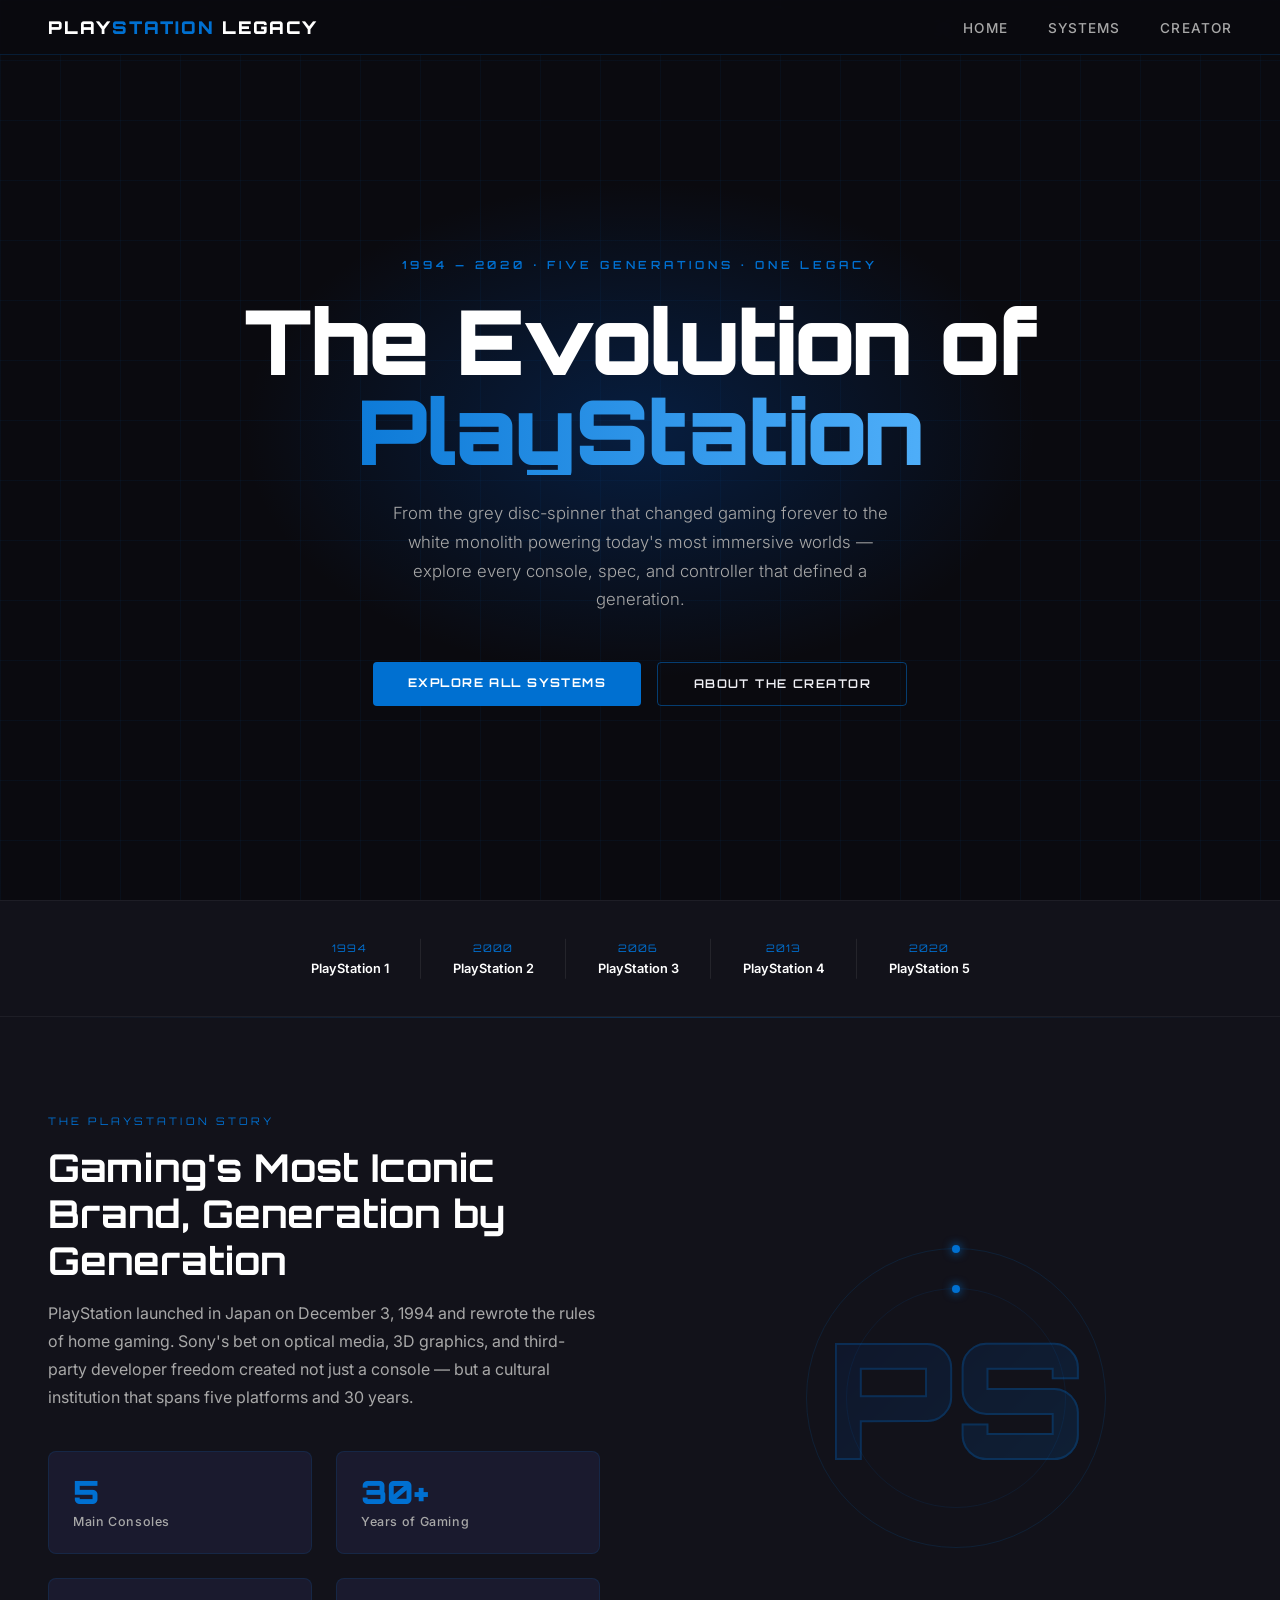
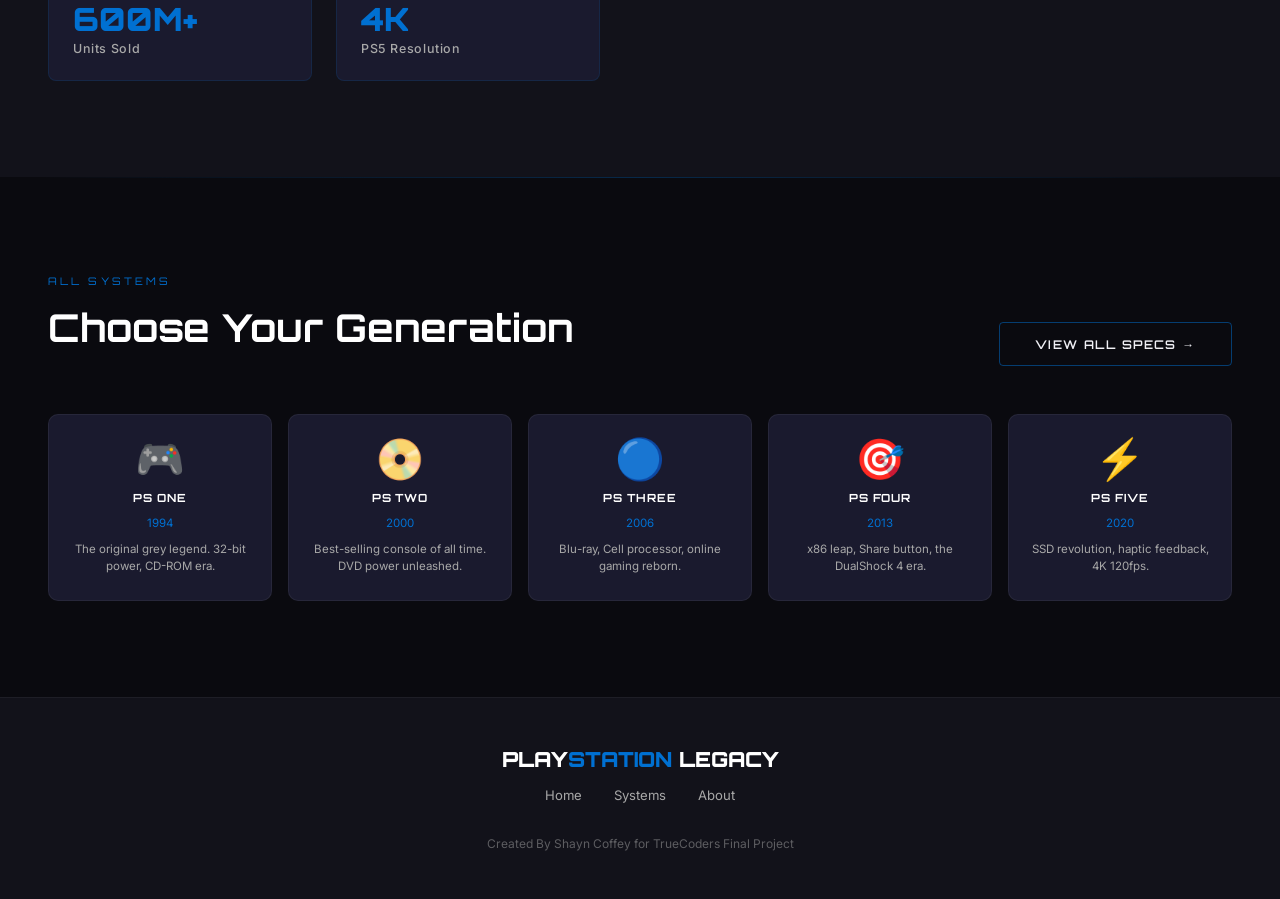
==== commit a2ca3395: "final project" ====
--- a/index.html
+++ b/index.html
@@ -1,4 +1,3 @@
-<<<<<<< HEAD
 <!DOCTYPE html>
 <html lang="en">
 <head>
@@ -699,706 +698,4 @@
   </footer>
 
 </body>
-=======
-<!DOCTYPE html>
-<html lang="en">
-<head>
-  <meta charset="UTF-8" />
-  <meta name="viewport" content="width=device-width, initial-scale=1.0" />
-  <title>PlayStation Legacy — A Console Chronicle</title>
-  <link href="https://fonts.googleapis.com/css2?family=Orbitron:wght@400;600;700;900&family=Inter:wght@300;400;500;600&display=swap" rel="stylesheet" />
-  <style>
-    :root {
-      --navy: #003087;
-      --ps-blue: #00439C;
-      --electric: #0070D1;
-      --near-black: #0A0A0F;
-      --mid-dark: #12121A;
-      --surface: #1A1A2E;
-      --grey: #A8A8A8;
-      --off-white: #F0F0F5;
-      --white: #FFFFFF;
-      --ps1-grey: #C8C8CC;
-      --accent-gold: #F0A500;
-    }
-
-    *, *::before, *::after { margin: 0; padding: 0; box-sizing: border-box; }
-
-    html { scroll-behavior: smooth; }
-
-    body {
-      background: var(--near-black);
-      color: var(--off-white);
-      font-family: 'Inter', sans-serif;
-      overflow-x: hidden;
-    }
-
-    /* ── NAV ─────────────────────────────────────── */
-    nav {
-      position: fixed;
-      top: 0; left: 0; right: 0;
-      z-index: 100;
-      display: flex;
-      align-items: center;
-      justify-content: space-between;
-      padding: 1rem 3rem;
-      background: rgba(10,10,15,0.85);
-      backdrop-filter: blur(12px);
-      border-bottom: 1px solid rgba(0,112,209,0.2);
-    }
-
-    .nav-logo {
-      font-family: 'Orbitron', sans-serif;
-      font-weight: 900;
-      font-size: 1.1rem;
-      color: var(--white);
-      letter-spacing: 0.1em;
-      text-decoration: none;
-    }
-
-    .nav-logo span { color: var(--electric); }
-
-    nav ul {
-      list-style: none;
-      display: flex;
-      gap: 2.5rem;
-    }
-
-    nav ul a {
-      text-decoration: none;
-      color: var(--grey);
-      font-size: 0.85rem;
-      font-weight: 500;
-      letter-spacing: 0.08em;
-      text-transform: uppercase;
-      transition: color 0.2s;
-    }
-
-    nav ul a:hover { color: var(--electric); }
-
-    /* ── HERO ────────────────────────────────────── */
-    .hero {
-      min-height: 100vh;
-      display: flex;
-      flex-direction: column;
-      align-items: center;
-      justify-content: center;
-      text-align: center;
-      position: relative;
-      padding: 8rem 2rem 4rem;
-      overflow: hidden;
-    }
-
-    /* Animated background grid */
-    .hero::before {
-      content: '';
-      position: absolute;
-      inset: 0;
-      background-image:
-        linear-gradient(rgba(0,112,209,0.06) 1px, transparent 1px),
-        linear-gradient(90deg, rgba(0,112,209,0.06) 1px, transparent 1px);
-      background-size: 60px 60px;
-      animation: gridDrift 20s linear infinite;
-    }
-
-    @keyframes gridDrift {
-      from { background-position: 0 0; }
-      to { background-position: 60px 60px; }
-    }
-
-    /* Radial glow */
-    .hero::after {
-      content: '';
-      position: absolute;
-      top: 20%;
-      left: 50%;
-      transform: translateX(-50%);
-      width: 800px;
-      height: 500px;
-      background: radial-gradient(ellipse, rgba(0,67,156,0.35) 0%, transparent 70%);
-      pointer-events: none;
-    }
-
-    /* Floating PS symbols */
-    .ps-symbols {
-      position: absolute;
-      inset: 0;
-      pointer-events: none;
-      overflow: hidden;
-    }
-
-    .sym {
-      position: absolute;
-      font-size: 1.4rem;
-      opacity: 0.08;
-      font-weight: 700;
-      color: var(--electric);
-      animation: floatUp linear infinite;
-    }
-
-    .sym:nth-child(1)  { left:  5%; animation-duration: 14s; animation-delay:  0s; font-size: 2rem; }
-    .sym:nth-child(2)  { left: 15%; animation-duration: 18s; animation-delay: -3s; }
-    .sym:nth-child(3)  { left: 25%; animation-duration: 12s; animation-delay: -7s; font-size: 2.5rem; }
-    .sym:nth-child(4)  { left: 35%; animation-duration: 20s; animation-delay: -1s; }
-    .sym:nth-child(5)  { left: 50%; animation-duration: 16s; animation-delay: -9s; font-size: 1.8rem; }
-    .sym:nth-child(6)  { left: 60%; animation-duration: 13s; animation-delay: -5s; }
-    .sym:nth-child(7)  { left: 72%; animation-duration: 19s; animation-delay: -2s; font-size: 3rem; }
-    .sym:nth-child(8)  { left: 82%; animation-duration: 11s; animation-delay: -8s; }
-    .sym:nth-child(9)  { left: 90%; animation-duration: 15s; animation-delay: -4s; font-size: 2.2rem; }
-    .sym:nth-child(10) { left: 42%; animation-duration: 17s; animation-delay: -6s; }
-
-    @keyframes floatUp {
-      from { transform: translateY(110vh) rotate(-10deg); opacity: 0; }
-      10%  { opacity: 0.08; }
-      90%  { opacity: 0.08; }
-      to   { transform: translateY(-10vh) rotate(10deg); opacity: 0; }
-    }
-
-    .hero-eyebrow {
-      position: relative;
-      z-index: 2;
-      font-family: 'Orbitron', sans-serif;
-      font-size: 0.7rem;
-      font-weight: 600;
-      letter-spacing: 0.35em;
-      text-transform: uppercase;
-      color: var(--electric);
-      margin-bottom: 1.5rem;
-    }
-
-    .hero h1 {
-      position: relative;
-      z-index: 2;
-      font-family: 'Orbitron', sans-serif;
-      font-weight: 900;
-      font-size: clamp(2.8rem, 7vw, 6.5rem);
-      line-height: 1.0;
-      letter-spacing: -0.02em;
-      margin-bottom: 1.5rem;
-    }
-
-    .hero h1 .line1 { color: var(--white); display: block; }
-    .hero h1 .line2 {
-      display: block;
-      background: linear-gradient(90deg, var(--electric), #5BB8FF, var(--electric));
-      background-size: 200% auto;
-      background-clip: text;
-      -webkit-background-clip: text;
-      -webkit-text-fill-color: transparent;
-      animation: shimmer 4s linear infinite;
-    }
-
-    @keyframes shimmer {
-      from { background-position: 0% center; }
-      to   { background-position: 200% center; }
-    }
-
-    .hero-sub {
-      position: relative;
-      z-index: 2;
-      font-size: 1.05rem;
-      color: var(--grey);
-      max-width: 520px;
-      line-height: 1.7;
-      margin-bottom: 3rem;
-      font-weight: 300;
-    }
-
-    .hero-ctas {
-      position: relative;
-      z-index: 2;
-      display: flex;
-      gap: 1rem;
-      flex-wrap: wrap;
-      justify-content: center;
-    }
-
-    .btn-primary {
-      display: inline-block;
-      padding: 0.85rem 2.2rem;
-      background: var(--electric);
-      color: var(--white);
-      font-family: 'Orbitron', sans-serif;
-      font-size: 0.75rem;
-      font-weight: 700;
-      letter-spacing: 0.12em;
-      text-transform: uppercase;
-      text-decoration: none;
-      border-radius: 4px;
-      transition: background 0.2s, transform 0.15s;
-    }
-
-    .btn-primary:hover { background: #0085F5; transform: translateY(-2px); }
-
-    .btn-outline {
-      display: inline-block;
-      padding: 0.85rem 2.2rem;
-      border: 1px solid rgba(0,112,209,0.5);
-      color: var(--off-white);
-      font-family: 'Orbitron', sans-serif;
-      font-size: 0.75rem;
-      font-weight: 600;
-      letter-spacing: 0.12em;
-      text-transform: uppercase;
-      text-decoration: none;
-      border-radius: 4px;
-      transition: border-color 0.2s, color 0.2s, transform 0.15s;
-    }
-
-    .btn-outline:hover { border-color: var(--electric); color: var(--electric); transform: translateY(-2px); }
-
-    /* ── GENERATION TIMELINE ─────────────────────── */
-    .gen-strip {
-      display: flex;
-      justify-content: center;
-      gap: 0;
-      padding: 1.5rem 3rem;
-      background: var(--mid-dark);
-      border-top: 1px solid rgba(255,255,255,0.05);
-      border-bottom: 1px solid rgba(255,255,255,0.05);
-      overflow-x: auto;
-    }
-
-    .gen-item {
-      display: flex;
-      flex-direction: column;
-      align-items: center;
-      padding: 1rem 2rem;
-      gap: 0.4rem;
-      position: relative;
-      cursor: default;
-    }
-
-    .gen-item:not(:last-child)::after {
-      content: '';
-      position: absolute;
-      right: 0; top: 50%;
-      transform: translateY(-50%);
-      width: 1px; height: 60%;
-      background: rgba(255,255,255,0.08);
-    }
-
-    .gen-year {
-      font-family: 'Orbitron', sans-serif;
-      font-size: 0.65rem;
-      color: var(--electric);
-      letter-spacing: 0.1em;
-    }
-
-    .gen-name {
-      font-size: 0.8rem;
-      font-weight: 600;
-      color: var(--white);
-      white-space: nowrap;
-    }
-
-    /* ── SECTION SHARED ──────────────────────────── */
-    section { padding: 6rem 3rem; }
-
-    .section-label {
-      font-family: 'Orbitron', sans-serif;
-      font-size: 0.65rem;
-      letter-spacing: 0.3em;
-      text-transform: uppercase;
-      color: var(--electric);
-      margin-bottom: 1rem;
-    }
-
-    .section-title {
-      font-family: 'Orbitron', sans-serif;
-      font-size: clamp(1.6rem, 3vw, 2.5rem);
-      font-weight: 700;
-      color: var(--white);
-      margin-bottom: 1rem;
-      line-height: 1.2;
-    }
-
-    .section-intro {
-      color: var(--grey);
-      font-size: 1rem;
-      line-height: 1.75;
-      max-width: 640px;
-    }
-
-    /* ── ABOUT SECTION (Landing Teaser) ─────────── */
-    .about-teaser {
-      display: grid;
-      grid-template-columns: 1fr 1fr;
-      gap: 5rem;
-      align-items: center;
-      max-width: 1200px;
-      margin: 0 auto;
-    }
-
-    .about-stats {
-      display: grid;
-      grid-template-columns: 1fr 1fr;
-      gap: 1.5rem;
-      margin-top: 2.5rem;
-    }
-
-    .stat-card {
-      background: var(--surface);
-      border: 1px solid rgba(0,112,209,0.15);
-      border-radius: 8px;
-      padding: 1.5rem;
-    }
-
-    .stat-number {
-      font-family: 'Orbitron', sans-serif;
-      font-size: 2rem;
-      font-weight: 900;
-      color: var(--electric);
-      line-height: 1;
-      margin-bottom: 0.4rem;
-    }
-
-    .stat-label {
-      font-size: 0.78rem;
-      color: var(--grey);
-      font-weight: 500;
-      letter-spacing: 0.05em;
-    }
-
-    .about-visual {
-      position: relative;
-      display: flex;
-      align-items: center;
-      justify-content: center;
-    }
-
-    .ps-logo-giant {
-      font-family: 'Orbitron', sans-serif;
-      font-size: 10rem;
-      font-weight: 900;
-      color: transparent;
-      -webkit-text-stroke: 2px rgba(0,112,209,0.25);
-      line-height: 1;
-      user-select: none;
-      position: relative;
-    }
-
-    .ps-logo-giant::after {
-      content: 'PS';
-      position: absolute;
-      inset: 0;
-      font-family: 'Orbitron', sans-serif;
-      font-size: 10rem;
-      font-weight: 900;
-      background: linear-gradient(135deg, var(--navy), var(--electric));
-      background-clip: text;
-      -webkit-background-clip: text;
-      -webkit-text-fill-color: transparent;
-      opacity: 0.15;
-    }
-
-    .orbit-ring {
-      position: absolute;
-      width: 300px;
-      height: 300px;
-      border-radius: 50%;
-      border: 1px solid rgba(0,112,209,0.15);
-      animation: spin 25s linear infinite;
-    }
-
-    .orbit-ring::before {
-      content: '';
-      position: absolute;
-      top: -4px; left: 50%;
-      width: 8px; height: 8px;
-      background: var(--electric);
-      border-radius: 50%;
-      transform: translateX(-50%);
-      box-shadow: 0 0 10px var(--electric);
-    }
-
-    .orbit-ring-2 {
-      width: 220px;
-      height: 220px;
-      animation: spin 18s linear infinite reverse;
-      border-color: rgba(0,112,209,0.1);
-    }
-
-    @keyframes spin { to { transform: rotate(360deg); } }
-
-    /* ── CONSOLE PREVIEW CARDS ───────────────────── */
-    .consoles-preview {
-      max-width: 1200px;
-      margin: 0 auto;
-    }
-
-    .consoles-header {
-      display: flex;
-      justify-content: space-between;
-      align-items: flex-end;
-      margin-bottom: 3rem;
-    }
-
-    .console-grid {
-      display: grid;
-      grid-template-columns: repeat(5, 1fr);
-      gap: 1rem;
-    }
-
-    .console-preview-card {
-      background: var(--surface);
-      border: 1px solid rgba(255,255,255,0.06);
-      border-radius: 10px;
-      padding: 1.5rem 1rem;
-      text-align: center;
-      text-decoration: none;
-      transition: border-color 0.2s, transform 0.2s, background 0.2s;
-      display: flex;
-      flex-direction: column;
-      align-items: center;
-      gap: 0.7rem;
-    }
-
-    .console-preview-card:hover {
-      border-color: var(--electric);
-      transform: translateY(-6px);
-      background: rgba(0,112,209,0.07);
-    }
-
-    .console-icon {
-      font-size: 2.5rem;
-      line-height: 1;
-    }
-
-    .console-preview-name {
-      font-family: 'Orbitron', sans-serif;
-      font-size: 0.7rem;
-      font-weight: 700;
-      color: var(--white);
-      letter-spacing: 0.08em;
-    }
-
-    .console-preview-year {
-      font-size: 0.72rem;
-      color: var(--electric);
-    }
-
-    .console-preview-desc {
-      font-size: 0.72rem;
-      color: var(--grey);
-      line-height: 1.5;
-    }
-
-    /* ── FOOTER ──────────────────────────────────── */
-    footer {
-      background: var(--mid-dark);
-      border-top: 1px solid rgba(255,255,255,0.05);
-      padding: 3rem;
-      text-align: center;
-    }
-
-    .footer-logo {
-      font-family: 'Orbitron', sans-serif;
-      font-size: 1.3rem;
-      font-weight: 900;
-      color: var(--white);
-      margin-bottom: 0.75rem;
-    }
-
-    .footer-logo span { color: var(--electric); }
-
-    .footer-nav {
-      display: flex;
-      justify-content: center;
-      gap: 2rem;
-      list-style: none;
-      margin-bottom: 2rem;
-    }
-
-    .footer-nav a {
-      color: var(--grey);
-      text-decoration: none;
-      font-size: 0.82rem;
-      transition: color 0.2s;
-    }
-
-    .footer-nav a:hover { color: var(--electric); }
-
-    .footer-copy {
-      font-size: 0.75rem;
-      color: rgba(168,168,168,0.5);
-    }
-
-    .divider {
-      max-width: 1200px;
-      margin: 0 auto;
-      height: 1px;
-      background: linear-gradient(90deg, transparent, rgba(0,112,209,0.3), transparent);
-    }
-  </style>
-</head>
-<body>
-
-  <nav>
-    <a href="index.html" class="nav-logo">PLAY<span>STATION</span> LEGACY</a>
-    <ul>
-      <li><a href="index.html">Home</a></li>
-      <li><a href="systems.html">Systems</a></li>
-      <li><a href="about.html">Creator</a></li>
-    </ul>
-  </nav>
-
-  <!-- ── HERO ── -->
-  <section class="hero">
-    <div class="ps-symbols" aria-hidden="true">
-      <span class="sym">△</span>
-      <span class="sym">○</span>
-      <span class="sym">✕</span>
-      <span class="sym">□</span>
-      <span class="sym">△</span>
-      <span class="sym">○</span>
-      <span class="sym">✕</span>
-      <span class="sym">□</span>
-      <span class="sym">△</span>
-      <span class="sym">○</span>
-    </div>
-
-    <p class="hero-eyebrow">1994 — 2020 · Five Generations · One Legacy</p>
-    <h1>
-      <span class="line1">The Evolution of</span>
-      <span class="line2">PlayStation</span>
-    </h1>
-    <p class="hero-sub">
-      From the grey disc-spinner that changed gaming forever to the white monolith powering today's most immersive worlds — explore every console, spec, and controller that defined a generation.
-    </p>
-    <div class="hero-ctas">
-      <a href="systems.html" class="btn-primary">Explore All Systems</a>
-      <a href="about.html" class="btn-outline">About the Creator</a>
-    </div>
-  </section>
-
-  <!-- ── GENERATION STRIP ── -->
-  <div class="gen-strip">
-    <div class="gen-item">
-      <span class="gen-year">1994</span>
-      <span class="gen-name">PlayStation 1</span>
-    </div>
-    <div class="gen-item">
-      <span class="gen-year">2000</span>
-      <span class="gen-name">PlayStation 2</span>
-    </div>
-    <div class="gen-item">
-      <span class="gen-year">2006</span>
-      <span class="gen-name">PlayStation 3</span>
-    </div>
-    <div class="gen-item">
-      <span class="gen-year">2013</span>
-      <span class="gen-name">PlayStation 4</span>
-    </div>
-    <div class="gen-item">
-      <span class="gen-year">2020</span>
-      <span class="gen-name">PlayStation 5</span>
-    </div>
-  </div>
-
-  <div style="background: var(--mid-dark);">
-    <div class="divider"></div>
-  </div>
-
-  <!-- ── ABOUT TEASER ── -->
-  <section style="background: var(--mid-dark);">
-    <div class="about-teaser">
-      <div>
-        <p class="section-label">The PlayStation Story</p>
-        <h2 class="section-title">Gaming's Most Iconic Brand, Generation by Generation</h2>
-        <p class="section-intro">
-          PlayStation launched in Japan on December 3, 1994 and rewrote the rules of home gaming.
-          Sony's bet on optical media, 3D graphics, and third-party developer freedom created not just
-          a console — but a cultural institution that spans five platforms and 30 years.
-        </p>
-        <div class="about-stats">
-          <div class="stat-card">
-            <div class="stat-number">5</div>
-            <div class="stat-label">Main Consoles</div>
-          </div>
-          <div class="stat-card">
-            <div class="stat-number">30+</div>
-            <div class="stat-label">Years of Gaming</div>
-          </div>
-          <div class="stat-card">
-            <div class="stat-number">600M+</div>
-            <div class="stat-label">Units Sold</div>
-          </div>
-          <div class="stat-card">
-            <div class="stat-number">4K</div>
-            <div class="stat-label">PS5 Resolution</div>
-          </div>
-        </div>
-      </div>
-      <div class="about-visual">
-        <div class="orbit-ring"></div>
-        <div class="orbit-ring orbit-ring-2"></div>
-        <div class="ps-logo-giant">PS</div>
-      </div>
-    </div>
-  </section>
-
-  <div style="background: var(--near-black);">
-    <div class="divider"></div>
-  </div>
-
-  <!-- ── CONSOLE PREVIEW ── -->
-  <section style="background: var(--near-black);">
-    <div class="consoles-preview">
-      <div class="consoles-header">
-        <div>
-          <p class="section-label">All Systems</p>
-          <h2 class="section-title">Choose Your Generation</h2>
-        </div>
-        <a href="systems.html" class="btn-outline" style="white-space: nowrap;">View All Specs →</a>
-      </div>
-
-      <div class="console-grid">
-        <a href="systems.html#ps1" class="console-preview-card">
-          <div class="console-icon">🎮</div>
-          <div class="console-preview-name">PS ONE</div>
-          <div class="console-preview-year">1994</div>
-          <div class="console-preview-desc">The original grey legend. 32-bit power, CD-ROM era.</div>
-        </a>
-        <a href="systems.html#ps2" class="console-preview-card">
-          <div class="console-icon">📀</div>
-          <div class="console-preview-name">PS TWO</div>
-          <div class="console-preview-year">2000</div>
-          <div class="console-preview-desc">Best-selling console of all time. DVD power unleashed.</div>
-        </a>
-        <a href="systems.html#ps3" class="console-preview-card">
-          <div class="console-icon">🔵</div>
-          <div class="console-preview-name">PS THREE</div>
-          <div class="console-preview-year">2006</div>
-          <div class="console-preview-desc">Blu-ray, Cell processor, online gaming reborn.</div>
-        </a>
-        <a href="systems.html#ps4" class="console-preview-card">
-          <div class="console-icon">🎯</div>
-          <div class="console-preview-name">PS FOUR</div>
-          <div class="console-preview-year">2013</div>
-          <div class="console-preview-desc">x86 leap, Share button, the DualShock 4 era.</div>
-        </a>
-        <a href="systems.html#ps5" class="console-preview-card">
-          <div class="console-icon">⚡</div>
-          <div class="console-preview-name">PS FIVE</div>
-          <div class="console-preview-year">2020</div>
-          <div class="console-preview-desc">SSD revolution, haptic feedback, 4K 120fps.</div>
-        </a>
-      </div>
-    </div>
-  </section>
-
-  <!-- ── FOOTER ── -->
-  <footer>
-    <div class="footer-logo">PLAY<span>STATION</span> LEGACY</div>
-    <ul class="footer-nav">
-      <li><a href="index.html">Home</a></li>
-      <li><a href="systems.html">Systems</a></li>
-      <li><a href="about.html">About</a></li>
-    </ul>
-    <p class="footer-copy">Created By Shayn Coffey for TrueCoders Final Project</p>
-  </footer>
-
-</body>
->>>>>>> 1d8e21a3f59ce066f17eba92c365435513ad3b61
 </html>
